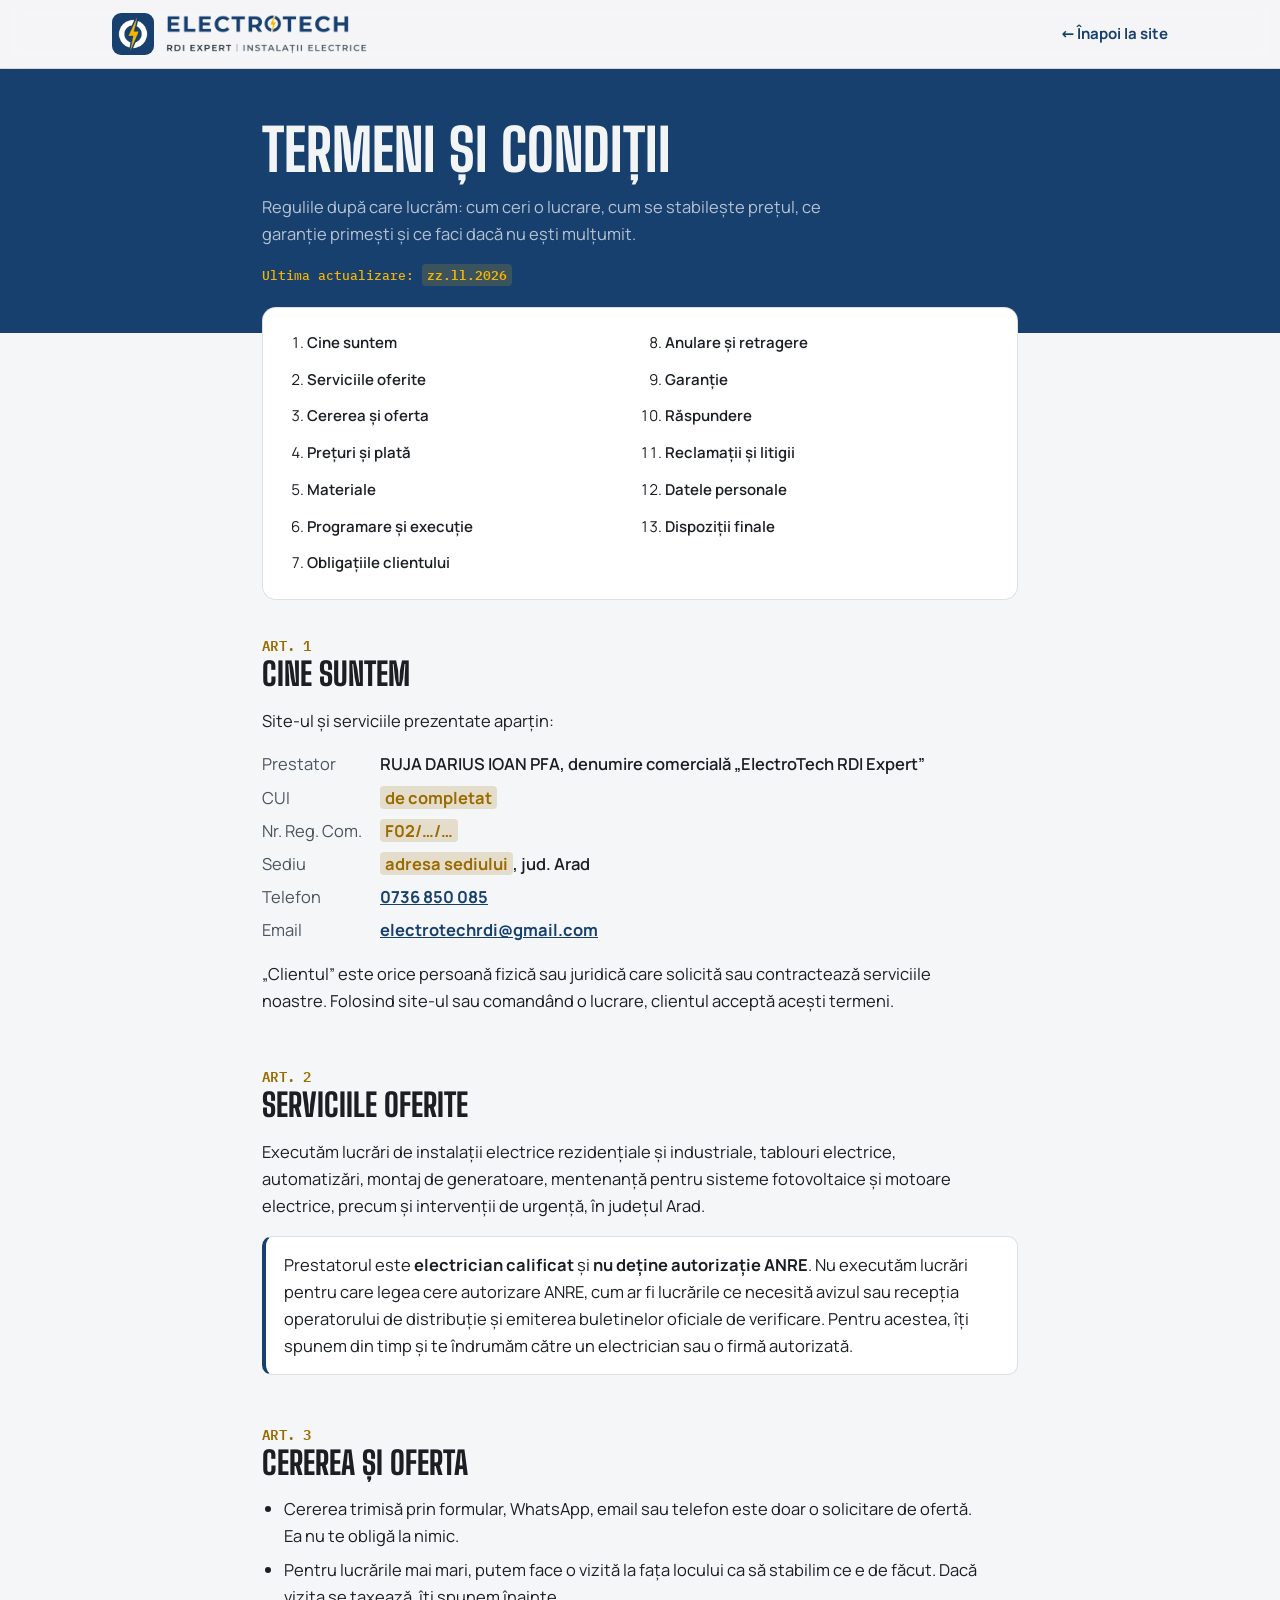
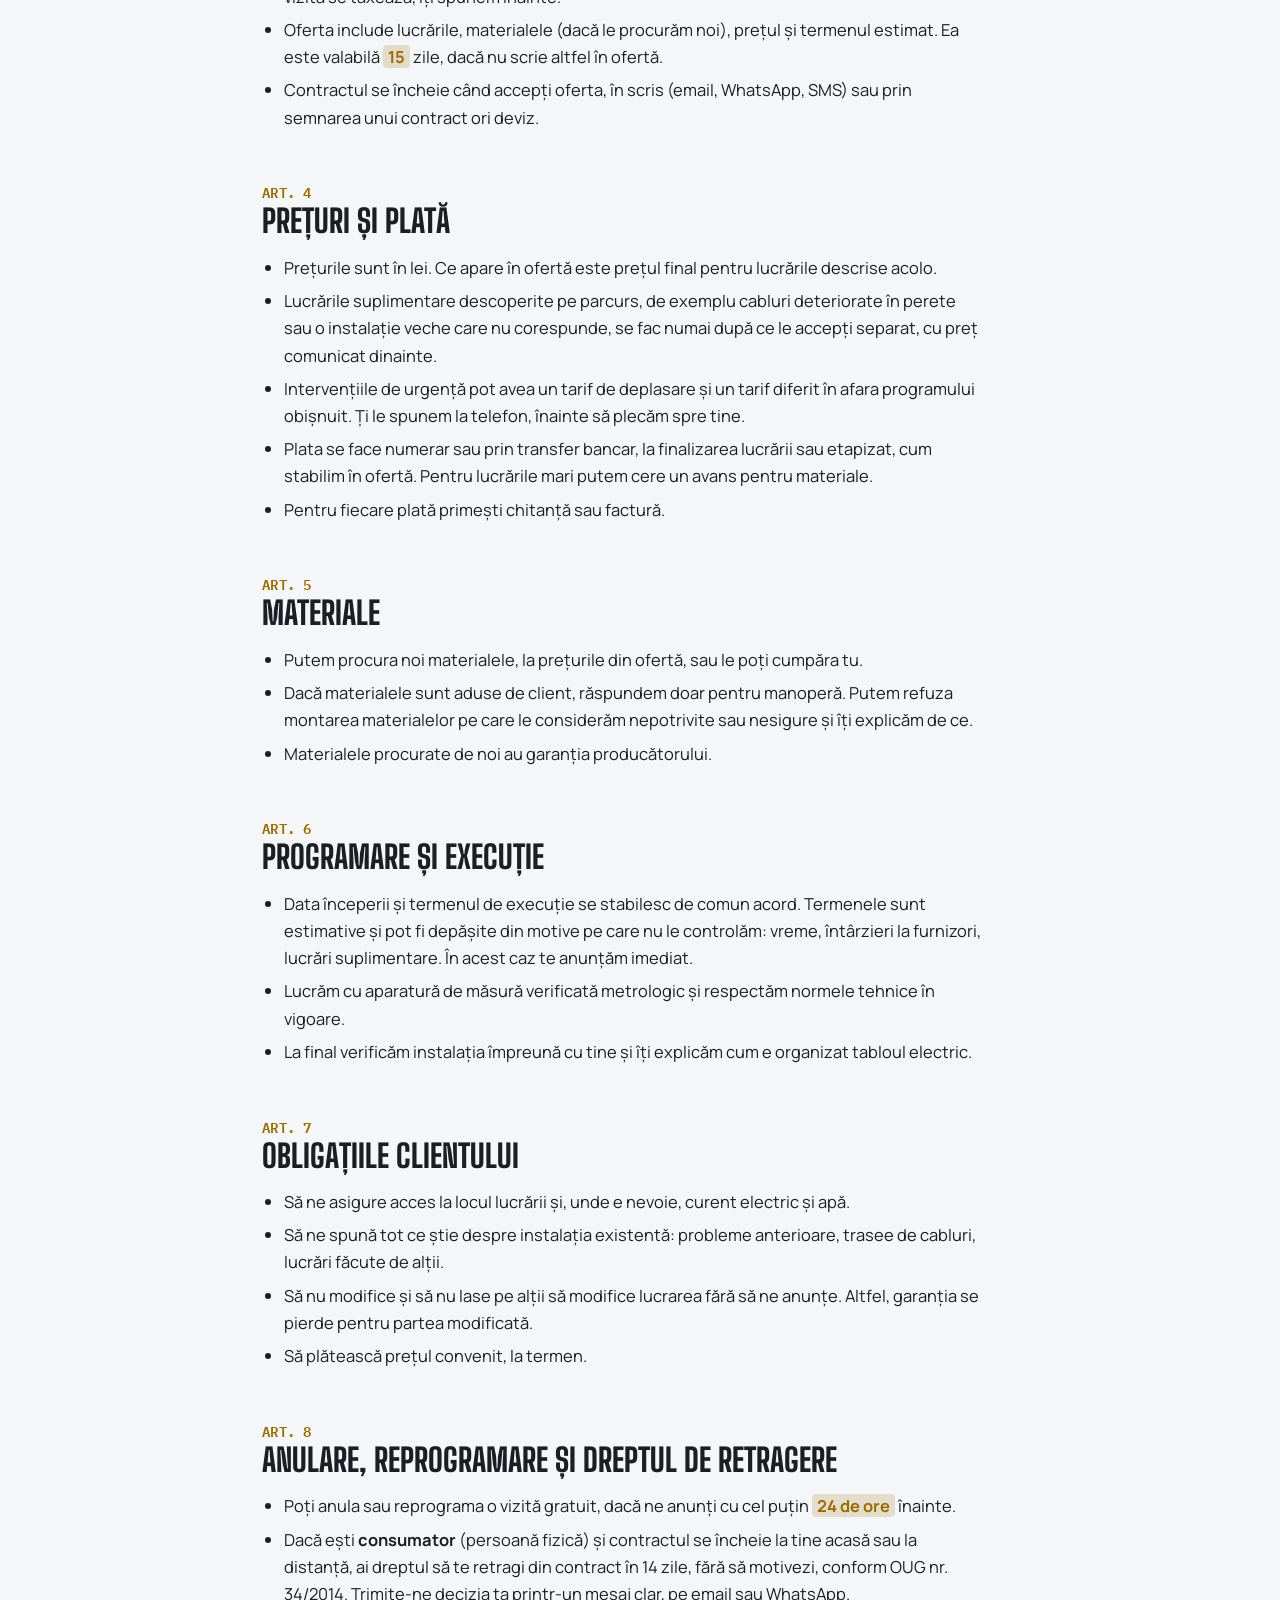
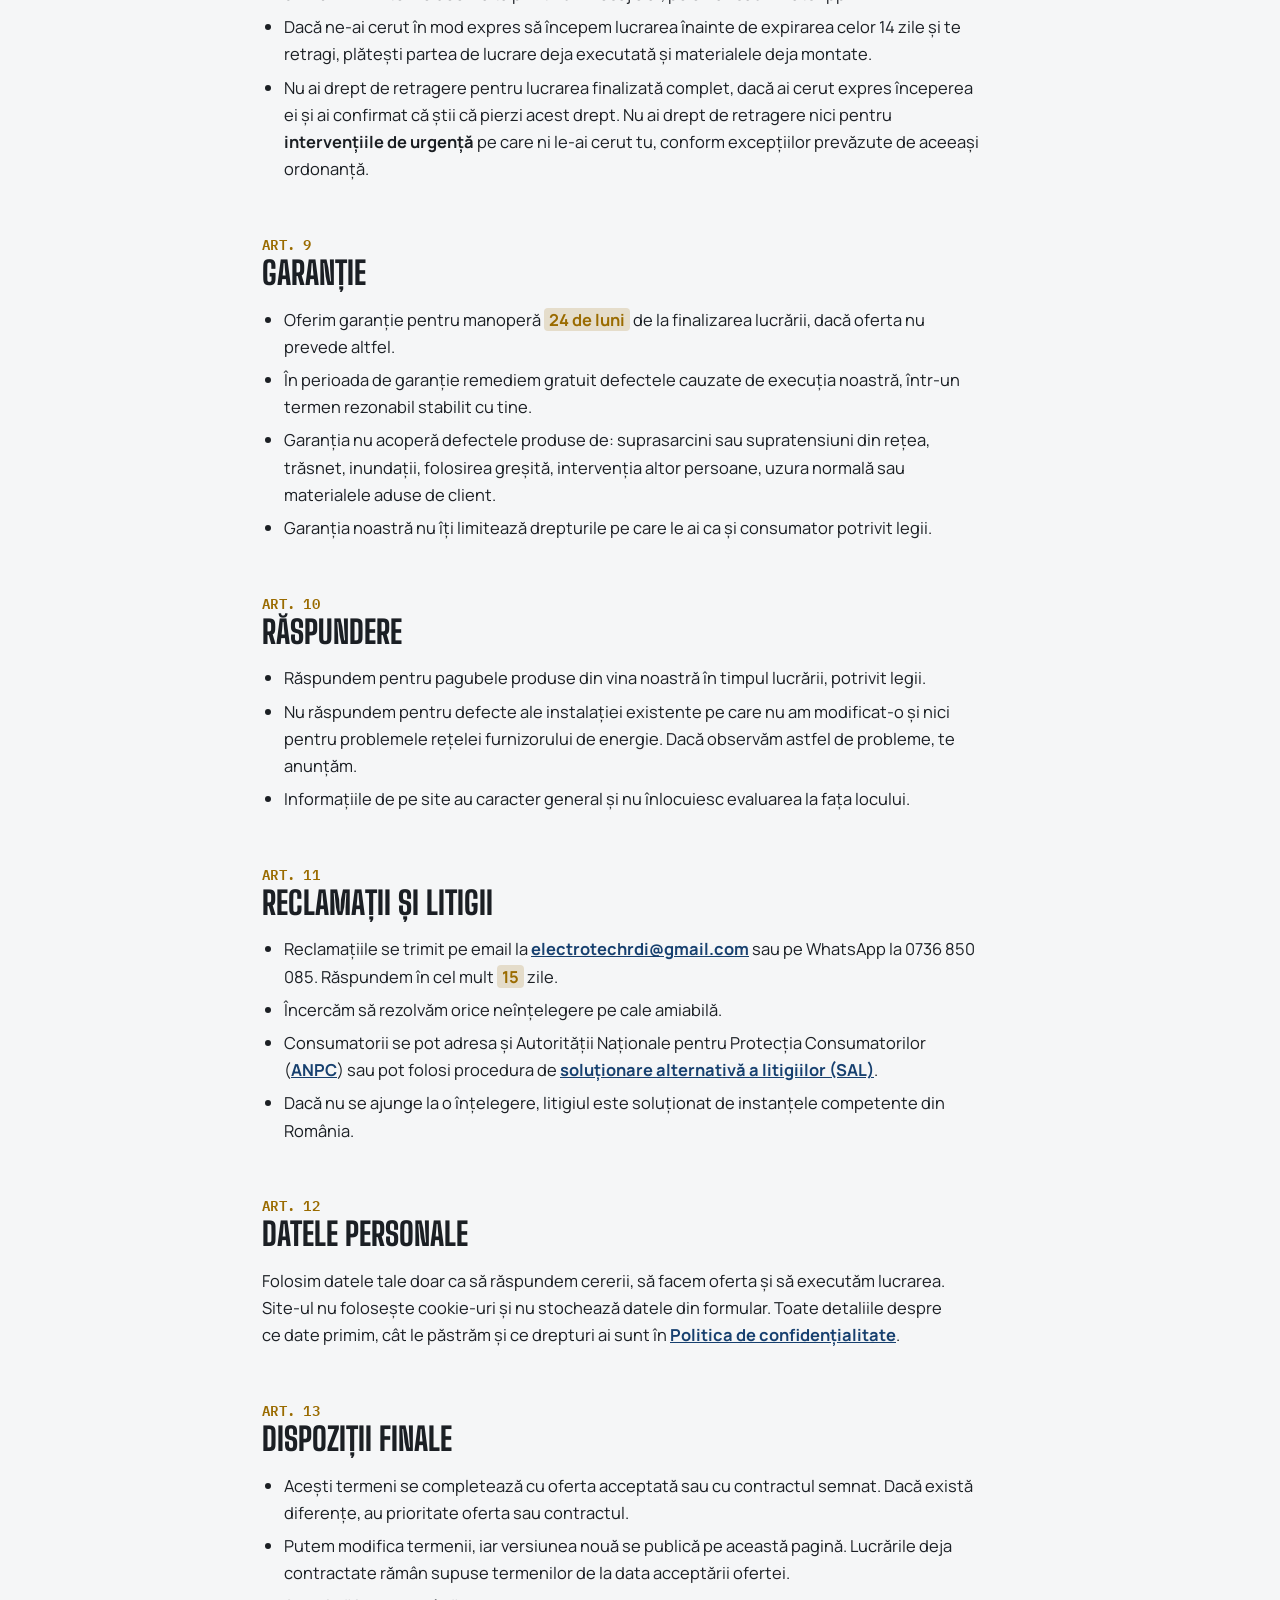
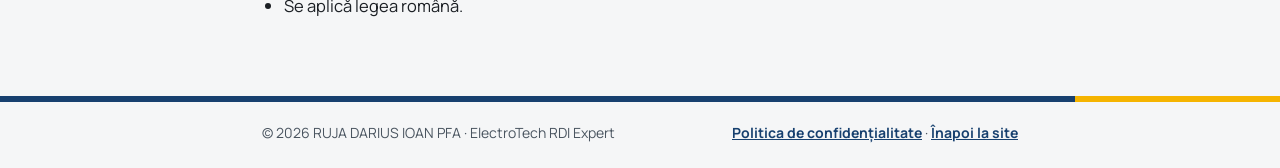
==== termeni.html @ 462b3615 "Add files via upload" ====
<!doctype html>
<html lang="ro">
<head>
<meta charset="utf-8">
<meta name="viewport" content="width=device-width, initial-scale=1">
<title>Termeni și condiții · ElectroTech RDI Expert</title>
<meta name="description" content="Termenii și condițiile pentru serviciile ElectroTech RDI Expert (RUJA DARIUS IOAN PFA), județul Arad.">
<meta name="robots" content="index,follow">
<link rel="icon" type="image/png" href="images/favicon.png">
<link rel="apple-touch-icon" href="images/logo-mark.png">
<link rel="stylesheet" href="fonts.css">
<style>
  :root{
    --ink:#1b1f24; --ink-soft:#4a5560; --paper:#f5f6f7; --surface:#ffffff;
    --line:rgba(22,40,58,.14); --accent:#17406f; --accent-ink:#f6faff; --readout:#9a6b00;
    --hero-bg:#17406f; --hero-ink:#f2f4f6; --accent-hi:#f5b400;
    --brand-navy:#17406f;
    --brand-yellow:#f5b400;
  }
  @media (prefers-color-scheme: dark){
    :root:not([data-theme="light"]){
      --ink:#eef1f4; --ink-soft:#a7b1bb; --paper:#111418; --surface:#191d22;
      --line:rgba(238,241,244,.14); --accent:#5b9bce; --accent-ink:#0c1a26; --readout:#f5b400;
    }
  }
  :root[data-theme="dark"]{
    --ink:#eef1f4; --ink-soft:#a7b1bb; --paper:#111418; --surface:#191d22;
    --line:rgba(238,241,244,.14); --accent:#5b9bce; --accent-ink:#0c1a26; --readout:#f5b400;
  }
  *{box-sizing:border-box;min-width:0;}
  html{scroll-padding-top:80px;}
  body{margin:0;background:var(--paper);color:var(--ink);font:16.5px/1.65 "Manrope",system-ui,-apple-system,"Segoe UI",sans-serif;overflow-x:clip;}
  a{color:var(--accent);font-weight:700;}
  .wrap{max-width:820px;margin-inline:auto;padding-inline:20px;}
  @media (min-width:640px){ .wrap{padding-inline:32px;} }

  header.site{position:sticky;top:0;z-index:10;background:color-mix(in srgb, var(--paper) 90%, transparent);backdrop-filter:blur(10px);border-bottom:1px solid var(--line);}
  .nav{display:flex;align-items:center;justify-content:space-between;gap:14px;padding-block:13px;max-width:1120px;}
  .brand{display:flex;align-items:center;gap:10px;font-family:"Big Shoulders Display",sans-serif;font-weight:800;text-transform:uppercase;font-size:18px;color:var(--ink);text-decoration:none;white-space:nowrap;}
  .mark{width:32px;height:32px;flex:none;border-radius:8px;background:var(--accent);color:var(--accent-ink);display:flex;align-items:center;justify-content:center;}
  .back{font-weight:700;font-size:15px;text-decoration:none;white-space:nowrap;}

  .head{background:var(--hero-bg);color:var(--hero-ink);padding-block:52px 46px;}
  h1,h2{font-family:"Big Shoulders Display",sans-serif;font-weight:800;text-transform:uppercase;line-height:1;margin:0;text-wrap:balance;}
  h1{font-size:clamp(38px,7vw,58px);}
  .head p{margin:14px 0 0;color:color-mix(in srgb, var(--hero-ink) 72%, transparent);max-width:60ch;}
  .meta{font-family:"IBM Plex Mono",monospace;font-size:13px;color:var(--accent-hi);margin-top:18px;}

  .toc{background:var(--surface);border:1px solid var(--line);border-radius:14px;padding:20px 22px;margin-top:-26px;position:relative;}
  .toc ol{margin:0;padding-left:22px;columns:2 240px;column-gap:28px;font-size:15px;}
  .toc li{break-inside:avoid;padding-block:3px;}
  .toc a{font-weight:600;text-decoration:none;color:var(--ink);}
  .toc a:hover{color:var(--accent);}

  main{padding-bottom:60px;}
  section{padding-top:38px;}
  h2{font-size:clamp(26px,4vw,32px);margin-bottom:12px;}
  h2 .n{font-family:"IBM Plex Mono",monospace;font-size:14px;color:var(--readout);display:block;margin-bottom:6px;letter-spacing:.02em;}
  p,li{max-width:70ch;}
  ul{padding-left:22px;}
  li{margin-bottom:6px;}
  .box{background:var(--surface);border:1px solid var(--line);border-left:4px solid var(--accent);border-radius:10px;padding:14px 18px;margin:14px 0;}
  .todo{background:color-mix(in srgb, var(--readout) 18%, transparent);color:var(--readout);padding:0 5px;border-radius:4px;font-weight:700;}
  dl{display:grid;grid-template-columns:max-content 1fr;gap:6px 18px;margin:0;}
  dt{color:var(--ink-soft);}
  dd{margin:0;font-weight:600;overflow-wrap:anywhere;}
  @media (max-width:520px){ dl{grid-template-columns:1fr;gap:0;} dd{margin-bottom:8px;} }

  footer{border-top:1px solid var(--line);padding-block:24px;font-size:14px;color:var(--ink-soft);}
  footer .wrap{display:flex;flex-wrap:wrap;gap:8px 20px;justify-content:space-between;}
  /* logo (din cartea de vizită) */
  .logo{display:flex;align-items:center;gap:12px;text-decoration:none;flex:none;}
  .logo-mark{width:42px;height:42px;flex:none;border-radius:9px;display:block;}
  .logo-text{height:40px;width:auto;display:block;}
  .logo-text.dk{display:none;}
  @media (prefers-color-scheme: dark){
    :root:not([data-theme="light"]) .logo-text.lt{display:none;}
    :root:not([data-theme="light"]) .logo-text.dk{display:block;}
  }
  :root[data-theme="dark"] .logo-text.lt{display:none;}
  :root[data-theme="dark"] .logo-text.dk{display:block;}
  .logo.sm .logo-mark{width:32px;height:32px;border-radius:7px;}
  .logo.sm .logo-text{height:30px;}
  @media (max-width:480px){
    .logo{gap:9px;}
    .logo-mark{width:34px;height:34px;border-radius:8px;}
    .logo-text{height:31px;}
  }
  /* paleta cărții de vizită: albastru #17406f + galben #f5b400 */
  .hero .btn-accent{background:var(--brand-yellow);color:#14181d;}
  .hero .btn-accent:hover{box-shadow:0 1px 2px rgba(0,0,0,.2), 0 16px 32px -14px rgba(245,180,0,.6);}
  .hero::before{opacity:.35;}
  footer{position:relative;}
  footer::before{content:"";position:absolute;left:0;right:0;top:-1px;height:6px;background:linear-gradient(90deg,var(--brand-navy) 0 84%,var(--brand-yellow) 84% 100%);}
  .head .todo{color:var(--brand-yellow);background:rgba(245,180,0,.16);}
</style>
</head>
<body>

<header class="site">
  <div class="wrap nav">
    <a class="logo" href="index.html"><img class="logo-mark" src="images/logo-mark.png" alt="" width="42" height="42"><img class="logo-text lt" src="images/logo-text.png" alt="ElectroTech RDI Expert — instalații electrice" width="201" height="40"><img class="logo-text dk" src="images/logo-text-dark.png" alt="" aria-hidden="true" width="201" height="40"></a>
    <a class="back" href="index.html">← Înapoi la site</a>
  </div>
</header>

<div class="head">
  <div class="wrap">
    <h1>Termeni și condiții</h1>
    <p>Regulile după care lucrăm: cum ceri o lucrare, cum se stabilește prețul, ce garanție primești și ce faci dacă nu ești mulțumit.</p>
    <div class="meta">Ultima actualizare: <span class="todo">zz.ll.2026</span></div>
  </div>
</div>

<main class="wrap">
  <nav class="toc" aria-label="Cuprins">
    <ol>
      <li><a href="#prestator">Cine suntem</a></li>
      <li><a href="#servicii">Serviciile oferite</a></li>
      <li><a href="#cerere">Cererea și oferta</a></li>
      <li><a href="#pret">Prețuri și plată</a></li>
      <li><a href="#materiale">Materiale</a></li>
      <li><a href="#executie">Programare și execuție</a></li>
      <li><a href="#client">Obligațiile clientului</a></li>
      <li><a href="#anulare">Anulare și retragere</a></li>
      <li><a href="#garantie">Garanție</a></li>
      <li><a href="#raspundere">Răspundere</a></li>
      <li><a href="#reclamatii">Reclamații și litigii</a></li>
      <li><a href="#date">Datele personale</a></li>
      <li><a href="#final">Dispoziții finale</a></li>
    </ol>
  </nav>

  <section id="prestator">
    <h2><span class="n">Art. 1</span>Cine suntem</h2>
    <p>Site-ul și serviciile prezentate aparțin:</p>
    <dl>
      <dt>Prestator</dt><dd>RUJA DARIUS IOAN PFA, denumire comercială „ElectroTech RDI Expert”</dd>
      <dt>CUI</dt><dd><span class="todo">de completat</span></dd>
      <dt>Nr. Reg. Com.</dt><dd><span class="todo">F02/…/…</span></dd>
      <dt>Sediu</dt><dd><span class="todo">adresa sediului</span>, jud. Arad</dd>
      <dt>Telefon</dt><dd><a href="tel:+40736850085">0736 850 085</a></dd>
      <dt>Email</dt><dd><a href="mailto:electrotechrdi@gmail.com">electrotechrdi@gmail.com</a></dd>
    </dl>
    <p>„Clientul” este orice persoană fizică sau juridică care solicită sau contractează serviciile noastre. Folosind site-ul sau comandând o lucrare, clientul acceptă acești termeni.</p>
  </section>

  <section id="servicii">
    <h2><span class="n">Art. 2</span>Serviciile oferite</h2>
    <p>Executăm lucrări de instalații electrice rezidențiale și industriale, tablouri electrice, automatizări, montaj de generatoare, mentenanță pentru sisteme fotovoltaice și motoare electrice, precum și intervenții de urgență, în județul Arad.</p>
    <div class="box">
      Prestatorul este <strong>electrician calificat</strong> și <strong>nu deține autorizație ANRE</strong>. Nu executăm lucrări pentru care legea cere autorizare ANRE, cum ar fi lucrările ce necesită avizul sau recepția operatorului de distribuție și emiterea buletinelor oficiale de verificare. Pentru acestea, îți spunem din timp și te îndrumăm către un electrician sau o firmă autorizată.
    </div>
  </section>

  <section id="cerere">
    <h2><span class="n">Art. 3</span>Cererea și oferta</h2>
    <ul>
      <li>Cererea trimisă prin formular, WhatsApp, email sau telefon este doar o solicitare de ofertă. Ea nu te obligă la nimic.</li>
      <li>Pentru lucrările mai mari, putem face o vizită la fața locului ca să stabilim ce e de făcut. Dacă vizita se taxează, îți spunem înainte.</li>
      <li>Oferta include lucrările, materialele (dacă le procurăm noi), prețul și termenul estimat. Ea este valabilă <span class="todo">15</span> zile, dacă nu scrie altfel în ofertă.</li>
      <li>Contractul se încheie când accepți oferta, în scris (email, WhatsApp, SMS) sau prin semnarea unui contract ori deviz.</li>
    </ul>
  </section>

  <section id="pret">
    <h2><span class="n">Art. 4</span>Prețuri și plată</h2>
    <ul>
      <li>Prețurile sunt în lei. Ce apare în ofertă este prețul final pentru lucrările descrise acolo.</li>
      <li>Lucrările suplimentare descoperite pe parcurs, de exemplu cabluri deteriorate în perete sau o instalație veche care nu corespunde, se fac numai după ce le accepți separat, cu preț comunicat dinainte.</li>
      <li>Intervențiile de urgență pot avea un tarif de deplasare și un tarif diferit în afara programului obișnuit. Ți le spunem la telefon, înainte să plecăm spre tine.</li>
      <li>Plata se face numerar sau prin transfer bancar, la finalizarea lucrării sau etapizat, cum stabilim în ofertă. Pentru lucrările mari putem cere un avans pentru materiale.</li>
      <li>Pentru fiecare plată primești chitanță sau factură.</li>
    </ul>
  </section>

  <section id="materiale">
    <h2><span class="n">Art. 5</span>Materiale</h2>
    <ul>
      <li>Putem procura noi materialele, la prețurile din ofertă, sau le poți cumpăra tu.</li>
      <li>Dacă materialele sunt aduse de client, răspundem doar pentru manoperă. Putem refuza montarea materialelor pe care le considerăm nepotrivite sau nesigure și îți explicăm de ce.</li>
      <li>Materialele procurate de noi au garanția producătorului.</li>
    </ul>
  </section>

  <section id="executie">
    <h2><span class="n">Art. 6</span>Programare și execuție</h2>
    <ul>
      <li>Data începerii și termenul de execuție se stabilesc de comun acord. Termenele sunt estimative și pot fi depășite din motive pe care nu le controlăm: vreme, întârzieri la furnizori, lucrări suplimentare. În acest caz te anunțăm imediat.</li>
      <li>Lucrăm cu aparatură de măsură verificată metrologic și respectăm normele tehnice în vigoare.</li>
      <li>La final verificăm instalația împreună cu tine și îți explicăm cum e organizat tabloul electric.</li>
    </ul>
  </section>

  <section id="client">
    <h2><span class="n">Art. 7</span>Obligațiile clientului</h2>
    <ul>
      <li>Să ne asigure acces la locul lucrării și, unde e nevoie, curent electric și apă.</li>
      <li>Să ne spună tot ce știe despre instalația existentă: probleme anterioare, trasee de cabluri, lucrări făcute de alții.</li>
      <li>Să nu modifice și să nu lase pe alții să modifice lucrarea fără să ne anunțe. Altfel, garanția se pierde pentru partea modificată.</li>
      <li>Să plătească prețul convenit, la termen.</li>
    </ul>
  </section>

  <section id="anulare">
    <h2><span class="n">Art. 8</span>Anulare, reprogramare și dreptul de retragere</h2>
    <ul>
      <li>Poți anula sau reprograma o vizită gratuit, dacă ne anunți cu cel puțin <span class="todo">24 de ore</span> înainte.</li>
      <li>Dacă ești <strong>consumator</strong> (persoană fizică) și contractul se încheie la tine acasă sau la distanță, ai dreptul să te retragi din contract în 14 zile, fără să motivezi, conform OUG nr. 34/2014. Trimite-ne decizia ta printr-un mesaj clar, pe email sau WhatsApp.</li>
      <li>Dacă ne-ai cerut în mod expres să începem lucrarea înainte de expirarea celor 14 zile și te retragi, plătești partea de lucrare deja executată și materialele deja montate.</li>
      <li>Nu ai drept de retragere pentru lucrarea finalizată complet, dacă ai cerut expres începerea ei și ai confirmat că știi că pierzi acest drept. Nu ai drept de retragere nici pentru <strong>intervențiile de urgență</strong> pe care ni le-ai cerut tu, conform excepțiilor prevăzute de aceeași ordonanță.</li>
    </ul>
  </section>

  <section id="garantie">
    <h2><span class="n">Art. 9</span>Garanție</h2>
    <ul>
      <li>Oferim garanție pentru manoperă <span class="todo">24 de luni</span> de la finalizarea lucrării, dacă oferta nu prevede altfel.</li>
      <li>În perioada de garanție remediem gratuit defectele cauzate de execuția noastră, într-un termen rezonabil stabilit cu tine.</li>
      <li>Garanția nu acoperă defectele produse de: suprasarcini sau supratensiuni din rețea, trăsnet, inundații, folosirea greșită, intervenția altor persoane, uzura normală sau materialele aduse de client.</li>
      <li>Garanția noastră nu îți limitează drepturile pe care le ai ca și consumator potrivit legii.</li>
    </ul>
  </section>

  <section id="raspundere">
    <h2><span class="n">Art. 10</span>Răspundere</h2>
    <ul>
      <li>Răspundem pentru pagubele produse din vina noastră în timpul lucrării, potrivit legii.</li>
      <li>Nu răspundem pentru defecte ale instalației existente pe care nu am modificat-o și nici pentru problemele rețelei furnizorului de energie. Dacă observăm astfel de probleme, te anunțăm.</li>
      <li>Informațiile de pe site au caracter general și nu înlocuiesc evaluarea la fața locului.</li>
    </ul>
  </section>

  <section id="reclamatii">
    <h2><span class="n">Art. 11</span>Reclamații și litigii</h2>
    <ul>
      <li>Reclamațiile se trimit pe email la <a href="mailto:electrotechrdi@gmail.com">electrotechrdi@gmail.com</a> sau pe WhatsApp la 0736 850 085. Răspundem în cel mult <span class="todo">15</span> zile.</li>
      <li>Încercăm să rezolvăm orice neînțelegere pe cale amiabilă.</li>
      <li>Consumatorii se pot adresa și Autorității Naționale pentru Protecția Consumatorilor (<a href="https://anpc.ro/" target="_blank" rel="noopener">ANPC</a>) sau pot folosi procedura de <a href="https://reclamatiisal.anpc.ro/" target="_blank" rel="noopener">soluționare alternativă a litigiilor (SAL)</a>.</li>
      <li>Dacă nu se ajunge la o înțelegere, litigiul este soluționat de instanțele competente din România.</li>
    </ul>
  </section>

  <section id="date">
    <h2><span class="n">Art. 12</span>Datele personale</h2>
    <p>Folosim datele tale doar ca să răspundem cererii, să facem oferta și să executăm lucrarea. Site-ul nu folosește cookie-uri și nu stochează datele din formular. Toate detaliile despre ce date primim, cât le păstrăm și ce drepturi ai sunt în <a href="confidentialitate.html">Politica de confidențialitate</a>.</p>
  </section>

  <section id="final">
    <h2><span class="n">Art. 13</span>Dispoziții finale</h2>
    <ul>
      <li>Acești termeni se completează cu oferta acceptată sau cu contractul semnat. Dacă există diferențe, au prioritate oferta sau contractul.</li>
      <li>Putem modifica termenii, iar versiunea nouă se publică pe această pagină. Lucrările deja contractate rămân supuse termenilor de la data acceptării ofertei.</li>
      <li>Se aplică legea română.</li>
    </ul>
  </section>
</main>

<footer>
  <div class="wrap">
    <span>© 2026 RUJA DARIUS IOAN PFA · ElectroTech RDI Expert</span>
    <span><a href="confidentialitate.html">Politica de confidențialitate</a> · <a href="index.html">Înapoi la site</a></span>
  </div>
</footer>

</body>
</html>
---- fonts.css ----
/* Fonturi găzduite local (SIL Open Font License), fără cereri către Google */
/* big-shoulders-display-latin-ext-600-normal */
@font-face {
  font-family: 'Big Shoulders Display';
  font-style: normal;
  font-display: swap;
  font-weight: 600;
  src: url(fonts/big-shoulders-display-latin-ext-600-normal.woff2) format('woff2');
  unicode-range: U+0100-02BA,U+02BD-02C5,U+02C7-02CC,U+02CE-02D7,U+02DD-02FF,U+0304,U+0308,U+0329,U+1D00-1DBF,U+1E00-1E9F,U+1EF2-1EFF,U+2020,U+20A0-20AB,U+20AD-20C0,U+2113,U+2C60-2C7F,U+A720-A7FF;
}
/* big-shoulders-display-latin-600-normal */
@font-face {
  font-family: 'Big Shoulders Display';
  font-style: normal;
  font-display: swap;
  font-weight: 600;
  src: url(fonts/big-shoulders-display-latin-600-normal.woff2) format('woff2');
  unicode-range: U+0000-00FF,U+0131,U+0152-0153,U+02BB-02BC,U+02C6,U+02DA,U+02DC,U+0304,U+0308,U+0329,U+2000-206F,U+20AC,U+2122,U+2191,U+2193,U+2212,U+2215,U+FEFF,U+FFFD;
}
/* big-shoulders-display-latin-ext-700-normal */
@font-face {
  font-family: 'Big Shoulders Display';
  font-style: normal;
  font-display: swap;
  font-weight: 700;
  src: url(fonts/big-shoulders-display-latin-ext-700-normal.woff2) format('woff2');
  unicode-range: U+0100-02BA,U+02BD-02C5,U+02C7-02CC,U+02CE-02D7,U+02DD-02FF,U+0304,U+0308,U+0329,U+1D00-1DBF,U+1E00-1E9F,U+1EF2-1EFF,U+2020,U+20A0-20AB,U+20AD-20C0,U+2113,U+2C60-2C7F,U+A720-A7FF;
}
/* big-shoulders-display-latin-700-normal */
@font-face {
  font-family: 'Big Shoulders Display';
  font-style: normal;
  font-display: swap;
  font-weight: 700;
  src: url(fonts/big-shoulders-display-latin-700-normal.woff2) format('woff2');
  unicode-range: U+0000-00FF,U+0131,U+0152-0153,U+02BB-02BC,U+02C6,U+02DA,U+02DC,U+0304,U+0308,U+0329,U+2000-206F,U+20AC,U+2122,U+2191,U+2193,U+2212,U+2215,U+FEFF,U+FFFD;
}
/* big-shoulders-display-latin-ext-800-normal */
@font-face {
  font-family: 'Big Shoulders Display';
  font-style: normal;
  font-display: swap;
  font-weight: 800;
  src: url(fonts/big-shoulders-display-latin-ext-800-normal.woff2) format('woff2');
  unicode-range: U+0100-02BA,U+02BD-02C5,U+02C7-02CC,U+02CE-02D7,U+02DD-02FF,U+0304,U+0308,U+0329,U+1D00-1DBF,U+1E00-1E9F,U+1EF2-1EFF,U+2020,U+20A0-20AB,U+20AD-20C0,U+2113,U+2C60-2C7F,U+A720-A7FF;
}
/* big-shoulders-display-latin-800-normal */
@font-face {
  font-family: 'Big Shoulders Display';
  font-style: normal;
  font-display: swap;
  font-weight: 800;
  src: url(fonts/big-shoulders-display-latin-800-normal.woff2) format('woff2');
  unicode-range: U+0000-00FF,U+0131,U+0152-0153,U+02BB-02BC,U+02C6,U+02DA,U+02DC,U+0304,U+0308,U+0329,U+2000-206F,U+20AC,U+2122,U+2191,U+2193,U+2212,U+2215,U+FEFF,U+FFFD;
}
/* manrope-latin-ext-400-normal */
@font-face {
  font-family: 'Manrope';
  font-style: normal;
  font-display: swap;
  font-weight: 400;
  src: url(fonts/manrope-latin-ext-400-normal.woff2) format('woff2');
  unicode-range: U+0100-02BA,U+02BD-02C5,U+02C7-02CC,U+02CE-02D7,U+02DD-02FF,U+0304,U+0308,U+0329,U+1D00-1DBF,U+1E00-1E9F,U+1EF2-1EFF,U+2020,U+20A0-20AB,U+20AD-20C0,U+2113,U+2C60-2C7F,U+A720-A7FF;
}
/* manrope-latin-400-normal */
@font-face {
  font-family: 'Manrope';
  font-style: normal;
  font-display: swap;
  font-weight: 400;
  src: url(fonts/manrope-latin-400-normal.woff2) format('woff2');
  unicode-range: U+0000-00FF,U+0131,U+0152-0153,U+02BB-02BC,U+02C6,U+02DA,U+02DC,U+0304,U+0308,U+0329,U+2000-206F,U+20AC,U+2122,U+2191,U+2193,U+2212,U+2215,U+FEFF,U+FFFD;
}
/* manrope-latin-ext-500-normal */
@font-face {
  font-family: 'Manrope';
  font-style: normal;
  font-display: swap;
  font-weight: 500;
  src: url(fonts/manrope-latin-ext-500-normal.woff2) format('woff2');
  unicode-range: U+0100-02BA,U+02BD-02C5,U+02C7-02CC,U+02CE-02D7,U+02DD-02FF,U+0304,U+0308,U+0329,U+1D00-1DBF,U+1E00-1E9F,U+1EF2-1EFF,U+2020,U+20A0-20AB,U+20AD-20C0,U+2113,U+2C60-2C7F,U+A720-A7FF;
}
/* manrope-latin-500-normal */
@font-face {
  font-family: 'Manrope';
  font-style: normal;
  font-display: swap;
  font-weight: 500;
  src: url(fonts/manrope-latin-500-normal.woff2) format('woff2');
  unicode-range: U+0000-00FF,U+0131,U+0152-0153,U+02BB-02BC,U+02C6,U+02DA,U+02DC,U+0304,U+0308,U+0329,U+2000-206F,U+20AC,U+2122,U+2191,U+2193,U+2212,U+2215,U+FEFF,U+FFFD;
}
/* manrope-latin-ext-600-normal */
@font-face {
  font-family: 'Manrope';
  font-style: normal;
  font-display: swap;
  font-weight: 600;
  src: url(fonts/manrope-latin-ext-600-normal.woff2) format('woff2');
  unicode-range: U+0100-02BA,U+02BD-02C5,U+02C7-02CC,U+02CE-02D7,U+02DD-02FF,U+0304,U+0308,U+0329,U+1D00-1DBF,U+1E00-1E9F,U+1EF2-1EFF,U+2020,U+20A0-20AB,U+20AD-20C0,U+2113,U+2C60-2C7F,U+A720-A7FF;
}
/* manrope-latin-600-normal */
@font-face {
  font-family: 'Manrope';
  font-style: normal;
  font-display: swap;
  font-weight: 600;
  src: url(fonts/manrope-latin-600-normal.woff2) format('woff2');
  unicode-range: U+0000-00FF,U+0131,U+0152-0153,U+02BB-02BC,U+02C6,U+02DA,U+02DC,U+0304,U+0308,U+0329,U+2000-206F,U+20AC,U+2122,U+2191,U+2193,U+2212,U+2215,U+FEFF,U+FFFD;
}
/* manrope-latin-ext-700-normal */
@font-face {
  font-family: 'Manrope';
  font-style: normal;
  font-display: swap;
  font-weight: 700;
  src: url(fonts/manrope-latin-ext-700-normal.woff2) format('woff2');
  unicode-range: U+0100-02BA,U+02BD-02C5,U+02C7-02CC,U+02CE-02D7,U+02DD-02FF,U+0304,U+0308,U+0329,U+1D00-1DBF,U+1E00-1E9F,U+1EF2-1EFF,U+2020,U+20A0-20AB,U+20AD-20C0,U+2113,U+2C60-2C7F,U+A720-A7FF;
}
/* manrope-latin-700-normal */
@font-face {
  font-family: 'Manrope';
  font-style: normal;
  font-display: swap;
  font-weight: 700;
  src: url(fonts/manrope-latin-700-normal.woff2) format('woff2');
  unicode-range: U+0000-00FF,U+0131,U+0152-0153,U+02BB-02BC,U+02C6,U+02DA,U+02DC,U+0304,U+0308,U+0329,U+2000-206F,U+20AC,U+2122,U+2191,U+2193,U+2212,U+2215,U+FEFF,U+FFFD;
}
/* manrope-latin-ext-800-normal */
@font-face {
  font-family: 'Manrope';
  font-style: normal;
  font-display: swap;
  font-weight: 800;
  src: url(fonts/manrope-latin-ext-800-normal.woff2) format('woff2');
  unicode-range: U+0100-02BA,U+02BD-02C5,U+02C7-02CC,U+02CE-02D7,U+02DD-02FF,U+0304,U+0308,U+0329,U+1D00-1DBF,U+1E00-1E9F,U+1EF2-1EFF,U+2020,U+20A0-20AB,U+20AD-20C0,U+2113,U+2C60-2C7F,U+A720-A7FF;
}
/* manrope-latin-800-normal */
@font-face {
  font-family: 'Manrope';
  font-style: normal;
  font-display: swap;
  font-weight: 800;
  src: url(fonts/manrope-latin-800-normal.woff2) format('woff2');
  unicode-range: U+0000-00FF,U+0131,U+0152-0153,U+02BB-02BC,U+02C6,U+02DA,U+02DC,U+0304,U+0308,U+0329,U+2000-206F,U+20AC,U+2122,U+2191,U+2193,U+2212,U+2215,U+FEFF,U+FFFD;
}
/* ibm-plex-mono-latin-ext-500-normal */
@font-face {
  font-family: 'IBM Plex Mono';
  font-style: normal;
  font-display: swap;
  font-weight: 500;
  src: url(fonts/ibm-plex-mono-latin-ext-500-normal.woff2) format('woff2');
  unicode-range: U+0100-02BA,U+02BD-02C5,U+02C7-02CC,U+02CE-02D7,U+02DD-02FF,U+0304,U+0308,U+0329,U+1D00-1DBF,U+1E00-1E9F,U+1EF2-1EFF,U+2020,U+20A0-20AB,U+20AD-20C0,U+2113,U+2C60-2C7F,U+A720-A7FF;
}
/* ibm-plex-mono-latin-500-normal */
@font-face {
  font-family: 'IBM Plex Mono';
  font-style: normal;
  font-display: swap;
  font-weight: 500;
  src: url(fonts/ibm-plex-mono-latin-500-normal.woff2) format('woff2');
  unicode-range: U+0000-00FF,U+0131,U+0152-0153,U+02BB-02BC,U+02C6,U+02DA,U+02DC,U+0304,U+0308,U+0329,U+2000-206F,U+20AC,U+2122,U+2191,U+2193,U+2212,U+2215,U+FEFF,U+FFFD;
}
/* ibm-plex-mono-latin-ext-600-normal */
@font-face {
  font-family: 'IBM Plex Mono';
  font-style: normal;
  font-display: swap;
  font-weight: 600;
  src: url(fonts/ibm-plex-mono-latin-ext-600-normal.woff2) format('woff2');
  unicode-range: U+0100-02BA,U+02BD-02C5,U+02C7-02CC,U+02CE-02D7,U+02DD-02FF,U+0304,U+0308,U+0329,U+1D00-1DBF,U+1E00-1E9F,U+1EF2-1EFF,U+2020,U+20A0-20AB,U+20AD-20C0,U+2113,U+2C60-2C7F,U+A720-A7FF;
}
/* ibm-plex-mono-latin-600-normal */
@font-face {
  font-family: 'IBM Plex Mono';
  font-style: normal;
  font-display: swap;
  font-weight: 600;
  src: url(fonts/ibm-plex-mono-latin-600-normal.woff2) format('woff2');
  unicode-range: U+0000-00FF,U+0131,U+0152-0153,U+02BB-02BC,U+02C6,U+02DA,U+02DC,U+0304,U+0308,U+0329,U+2000-206F,U+20AC,U+2122,U+2191,U+2193,U+2212,U+2215,U+FEFF,U+FFFD;
}
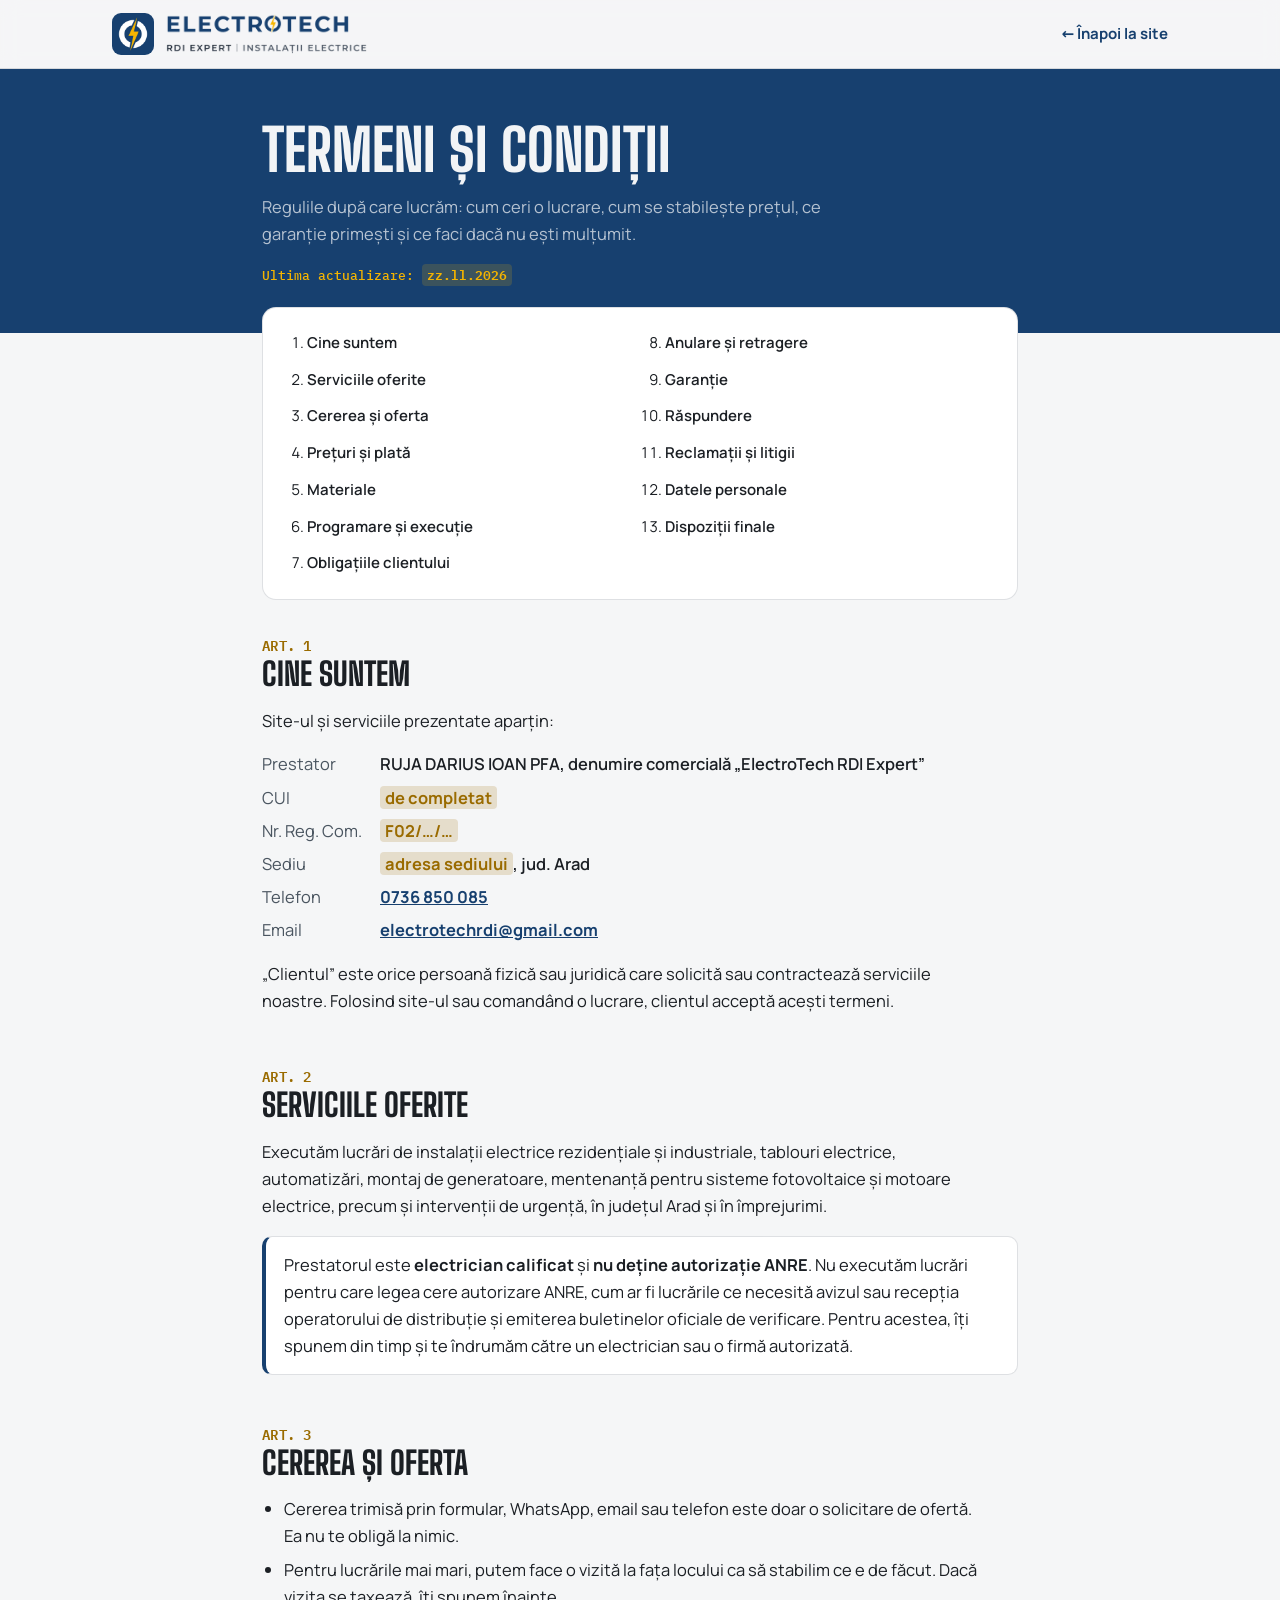
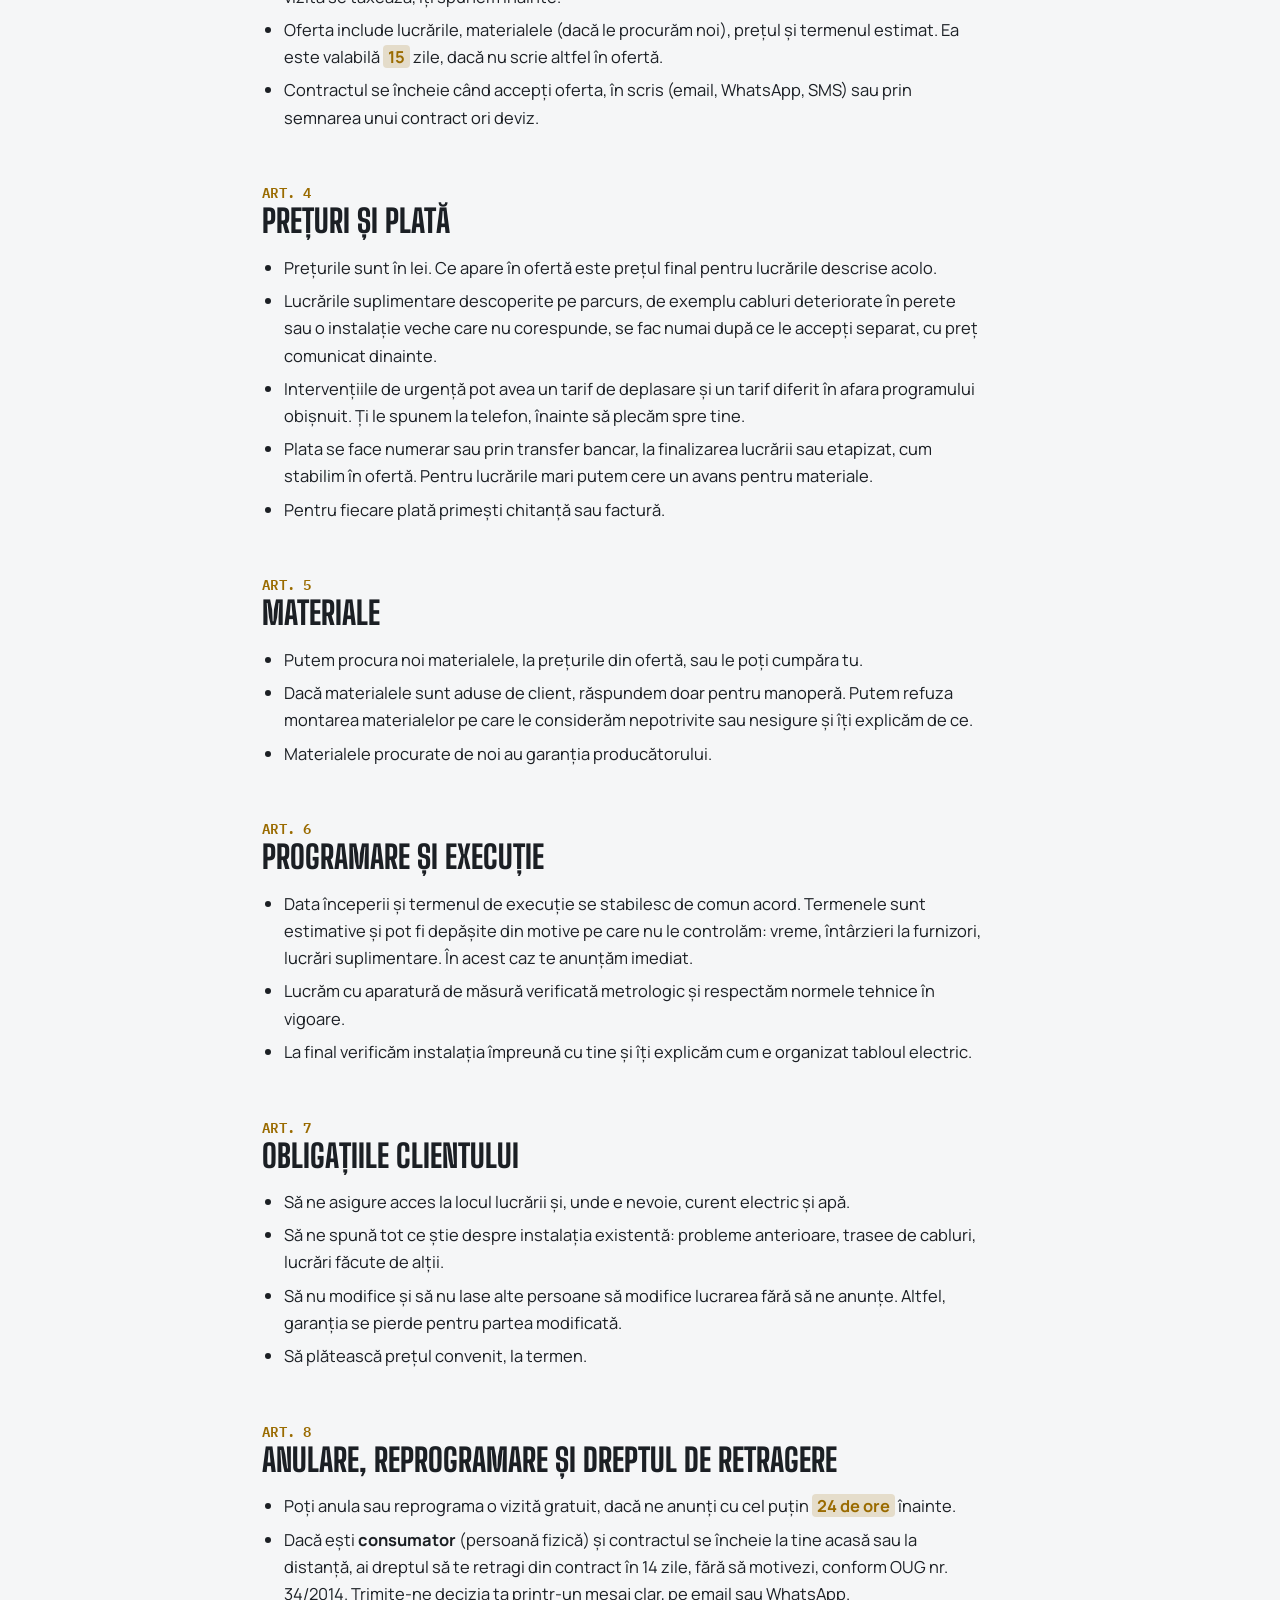
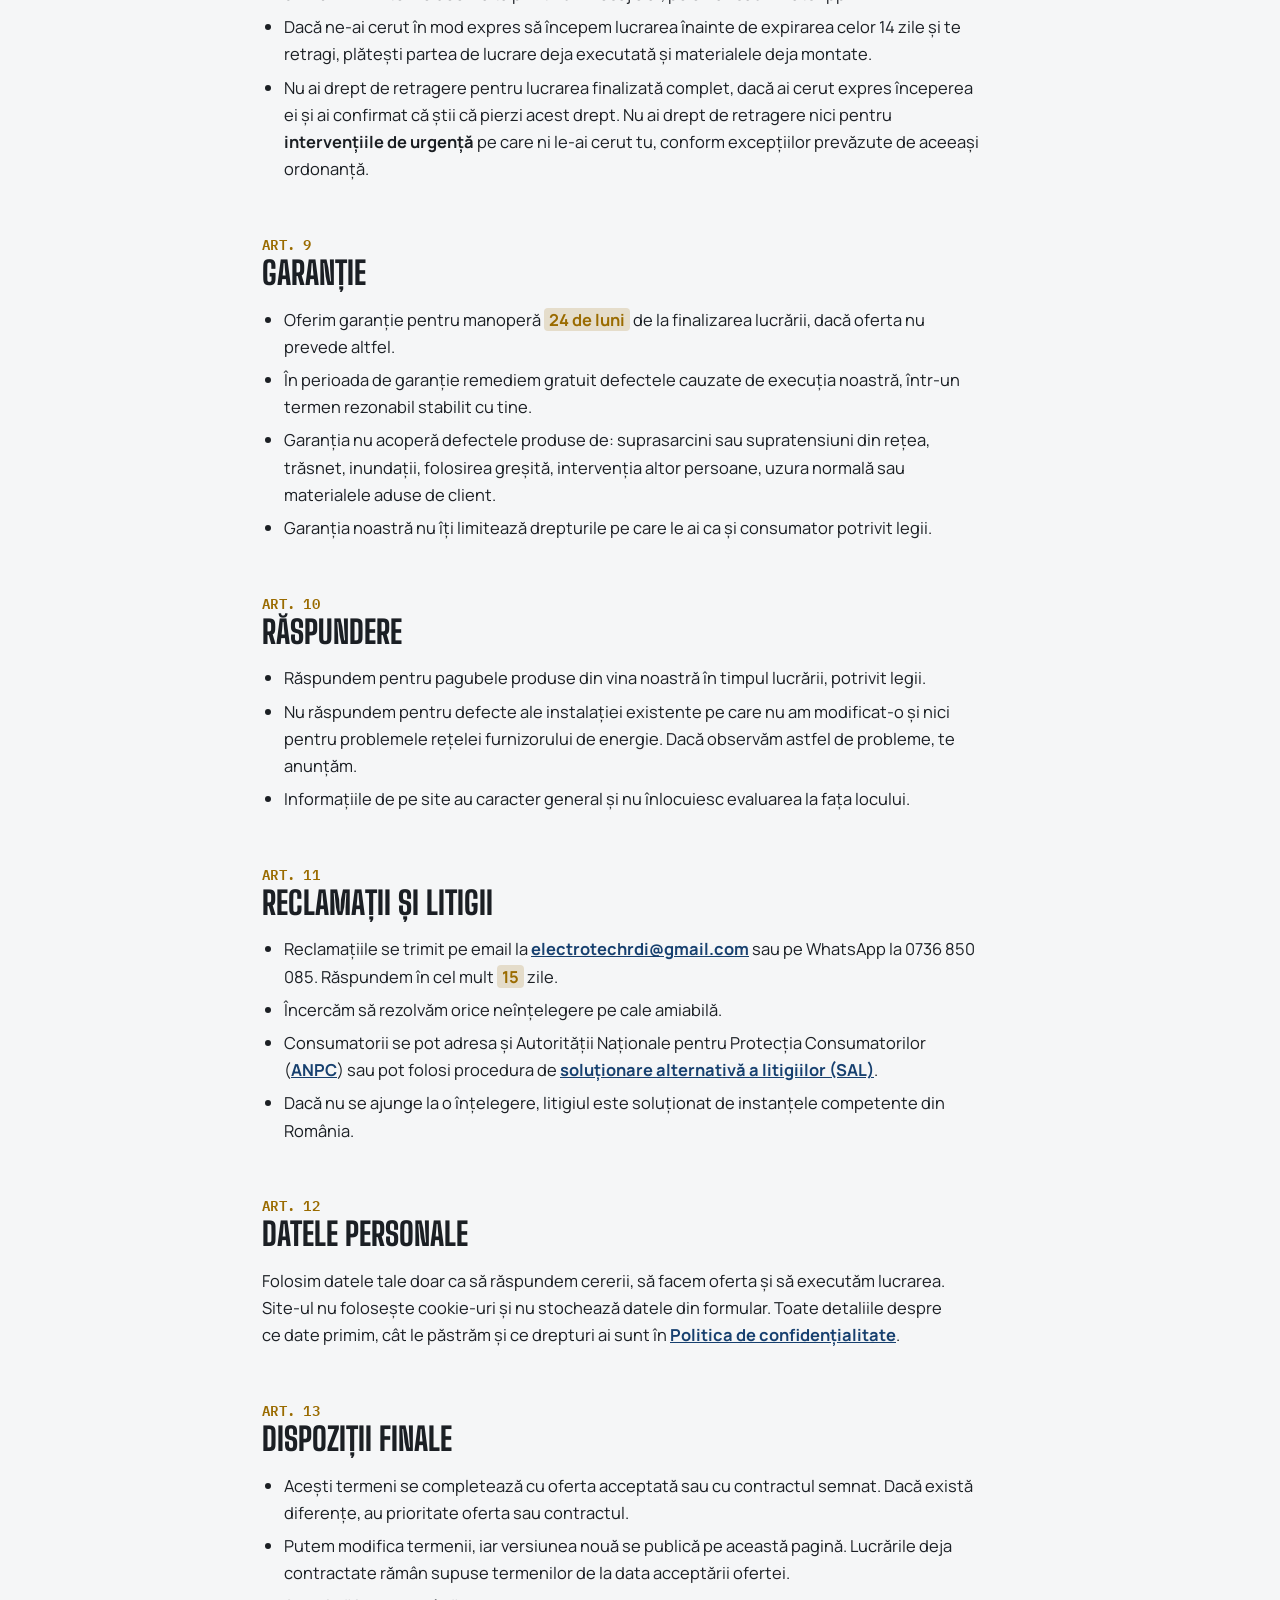
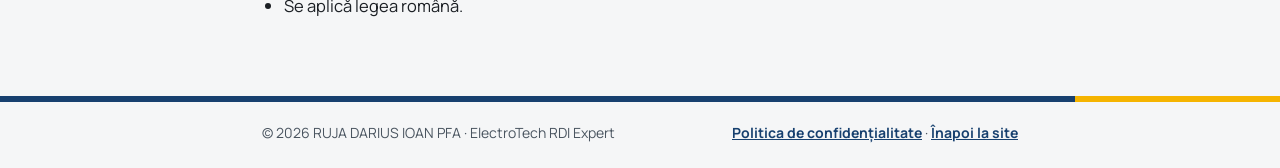
==== commit 92e4245b: "Add files via upload" ====
--- a/termeni.html
+++ b/termeni.html
@@ -147,7 +147,7 @@
 
   <section id="servicii">
     <h2><span class="n">Art. 2</span>Serviciile oferite</h2>
-    <p>Executăm lucrări de instalații electrice rezidențiale și industriale, tablouri electrice, automatizări, montaj de generatoare, mentenanță pentru sisteme fotovoltaice și motoare electrice, precum și intervenții de urgență, în județul Arad.</p>
+    <p>Executăm lucrări de instalații electrice rezidențiale și industriale, tablouri electrice, automatizări, montaj de generatoare, mentenanță pentru sisteme fotovoltaice și motoare electrice, precum și intervenții de urgență, în județul Arad și în împrejurimi.</p>
     <div class="box">
       Prestatorul este <strong>electrician calificat</strong> și <strong>nu deține autorizație ANRE</strong>. Nu executăm lucrări pentru care legea cere autorizare ANRE, cum ar fi lucrările ce necesită avizul sau recepția operatorului de distribuție și emiterea buletinelor oficiale de verificare. Pentru acestea, îți spunem din timp și te îndrumăm către un electrician sau o firmă autorizată.
     </div>
@@ -197,7 +197,7 @@
     <ul>
       <li>Să ne asigure acces la locul lucrării și, unde e nevoie, curent electric și apă.</li>
       <li>Să ne spună tot ce știe despre instalația existentă: probleme anterioare, trasee de cabluri, lucrări făcute de alții.</li>
-      <li>Să nu modifice și să nu lase pe alții să modifice lucrarea fără să ne anunțe. Altfel, garanția se pierde pentru partea modificată.</li>
+      <li>Să nu modifice și să nu lase alte persoane să modifice lucrarea fără să ne anunțe. Altfel, garanția se pierde pentru partea modificată.</li>
       <li>Să plătească prețul convenit, la termen.</li>
     </ul>
   </section>
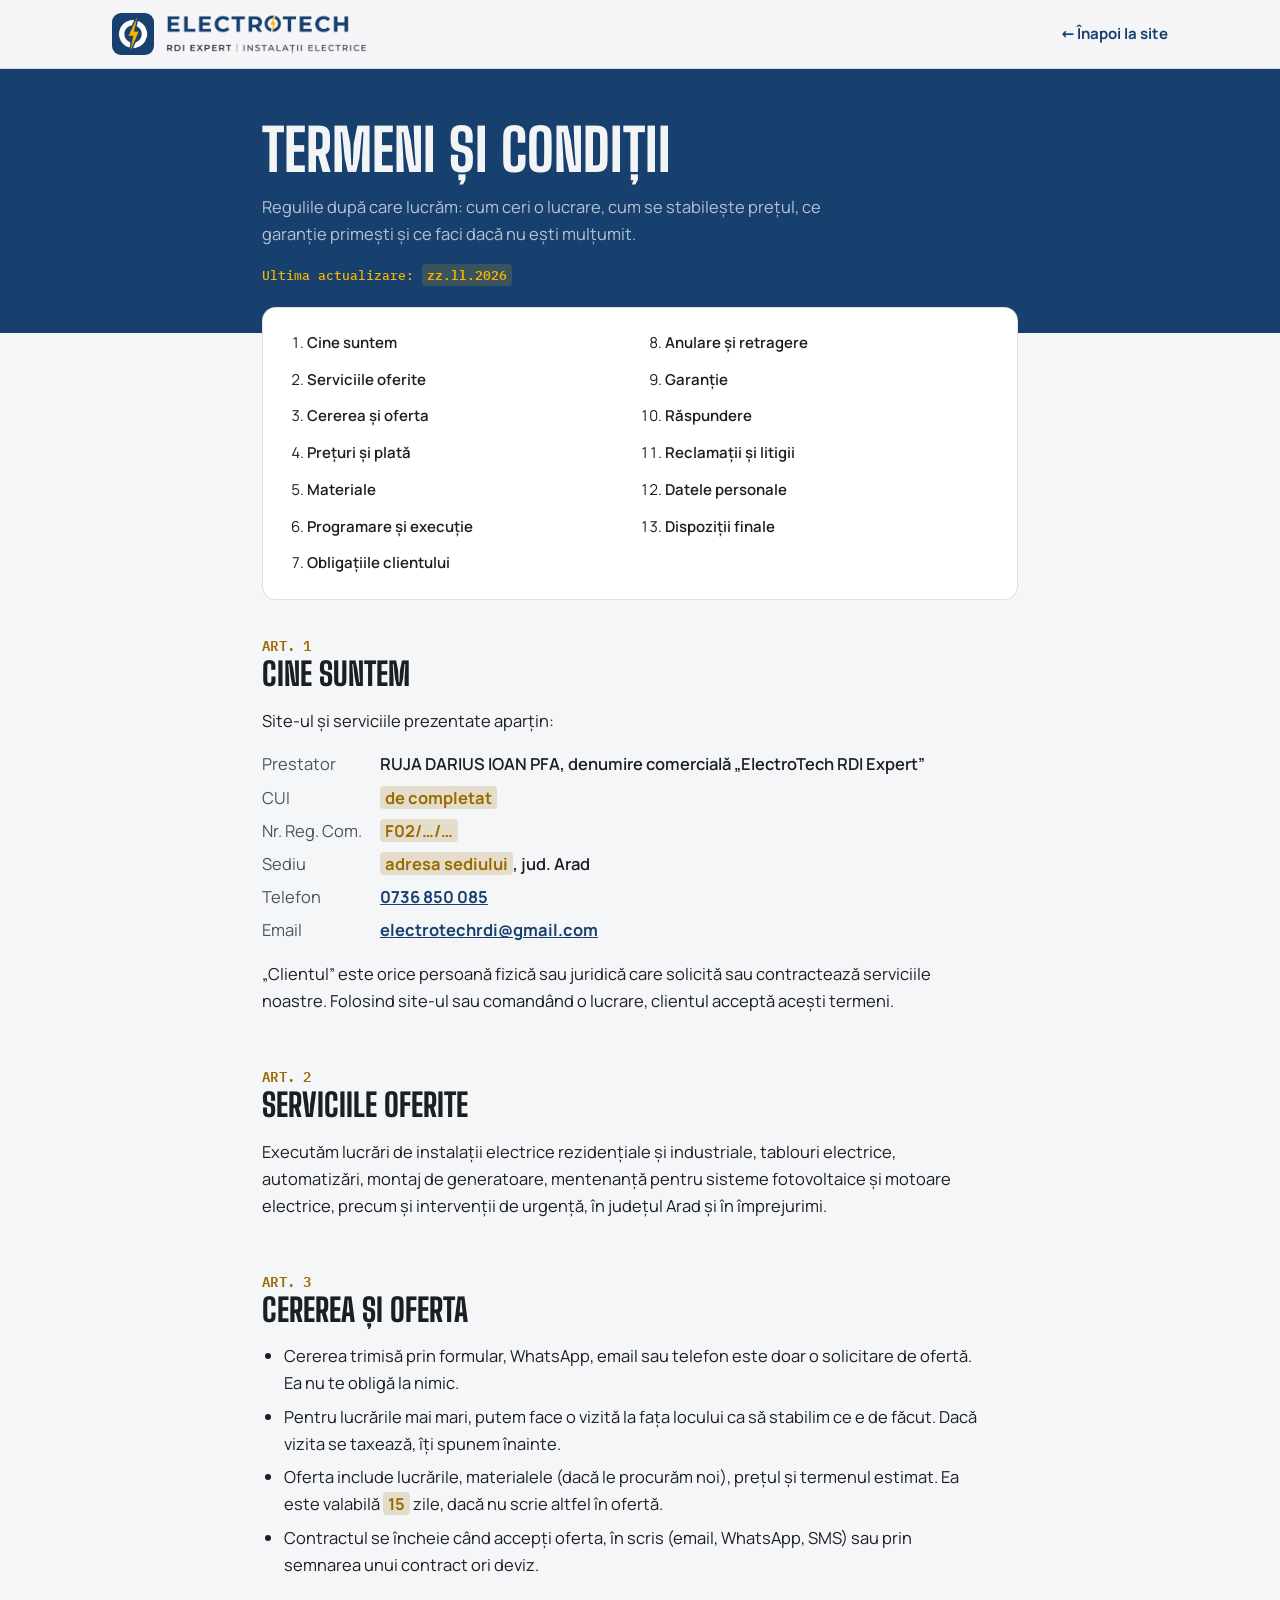
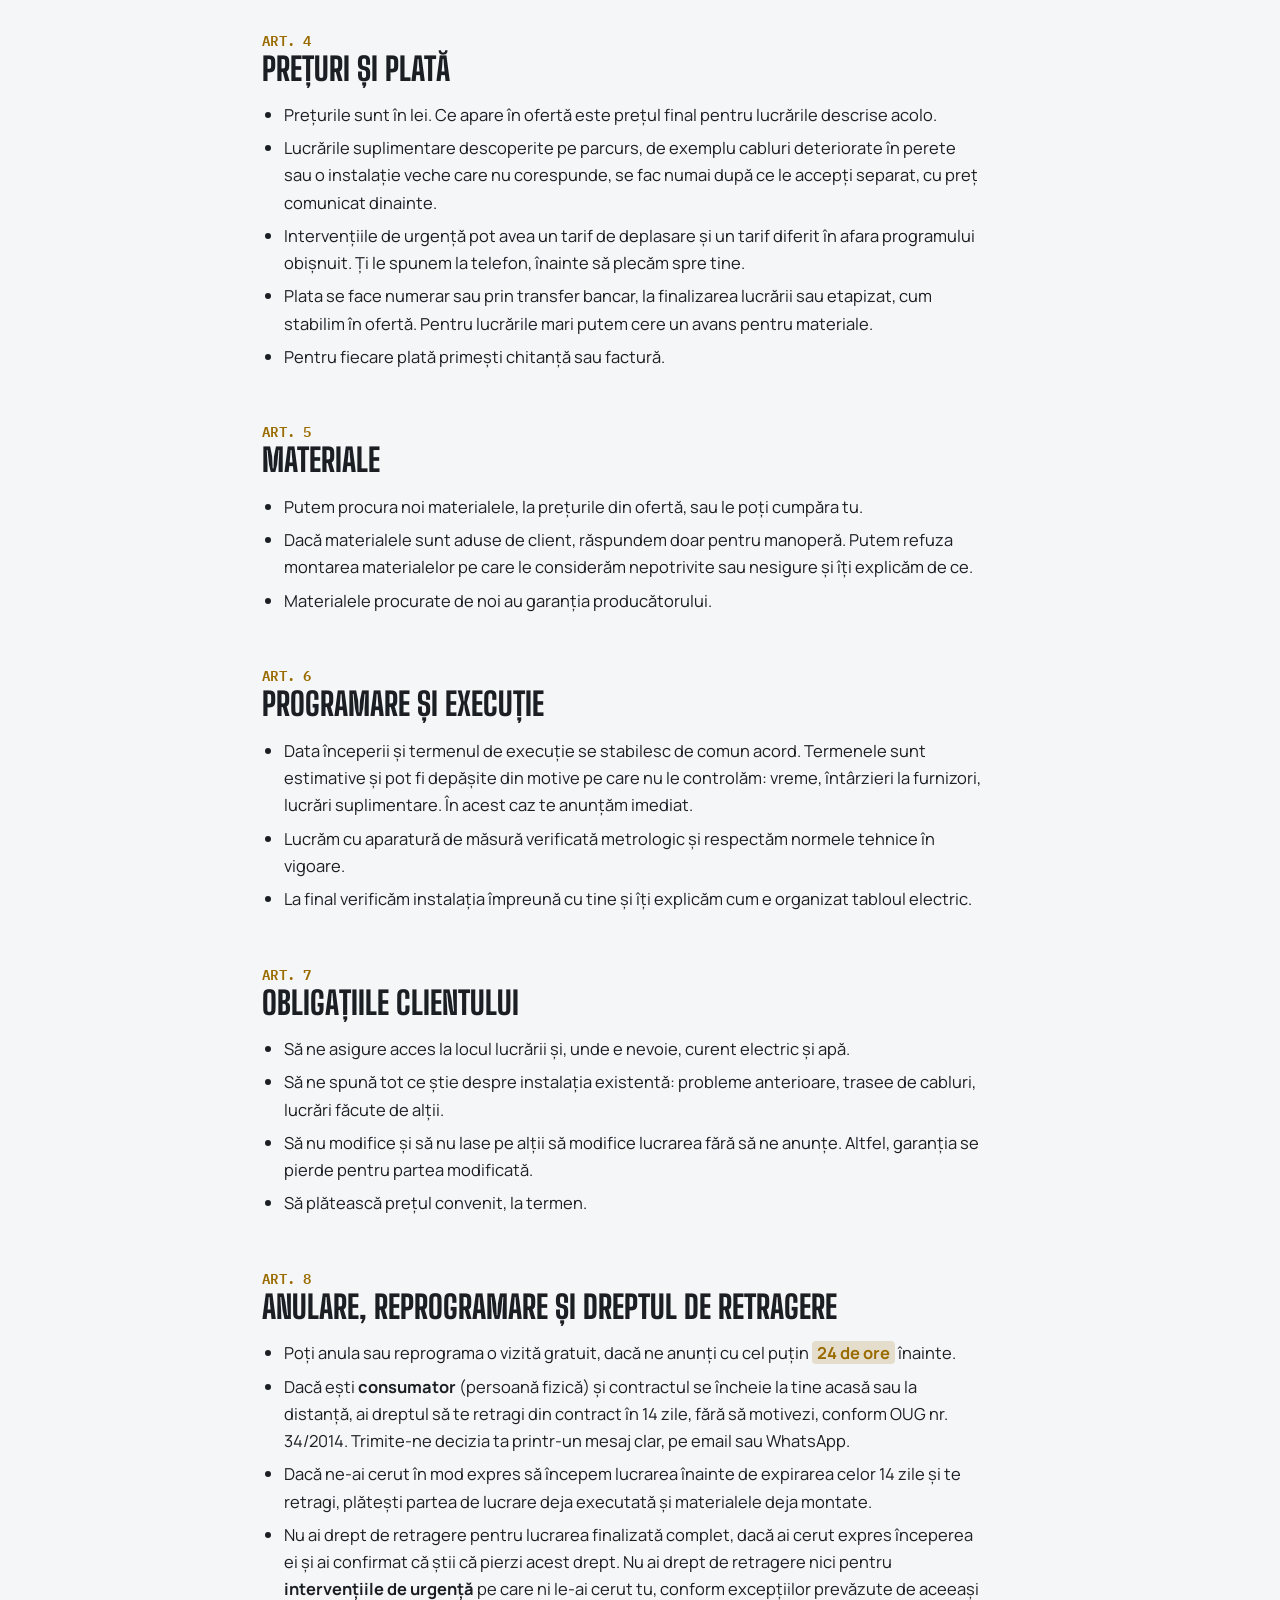
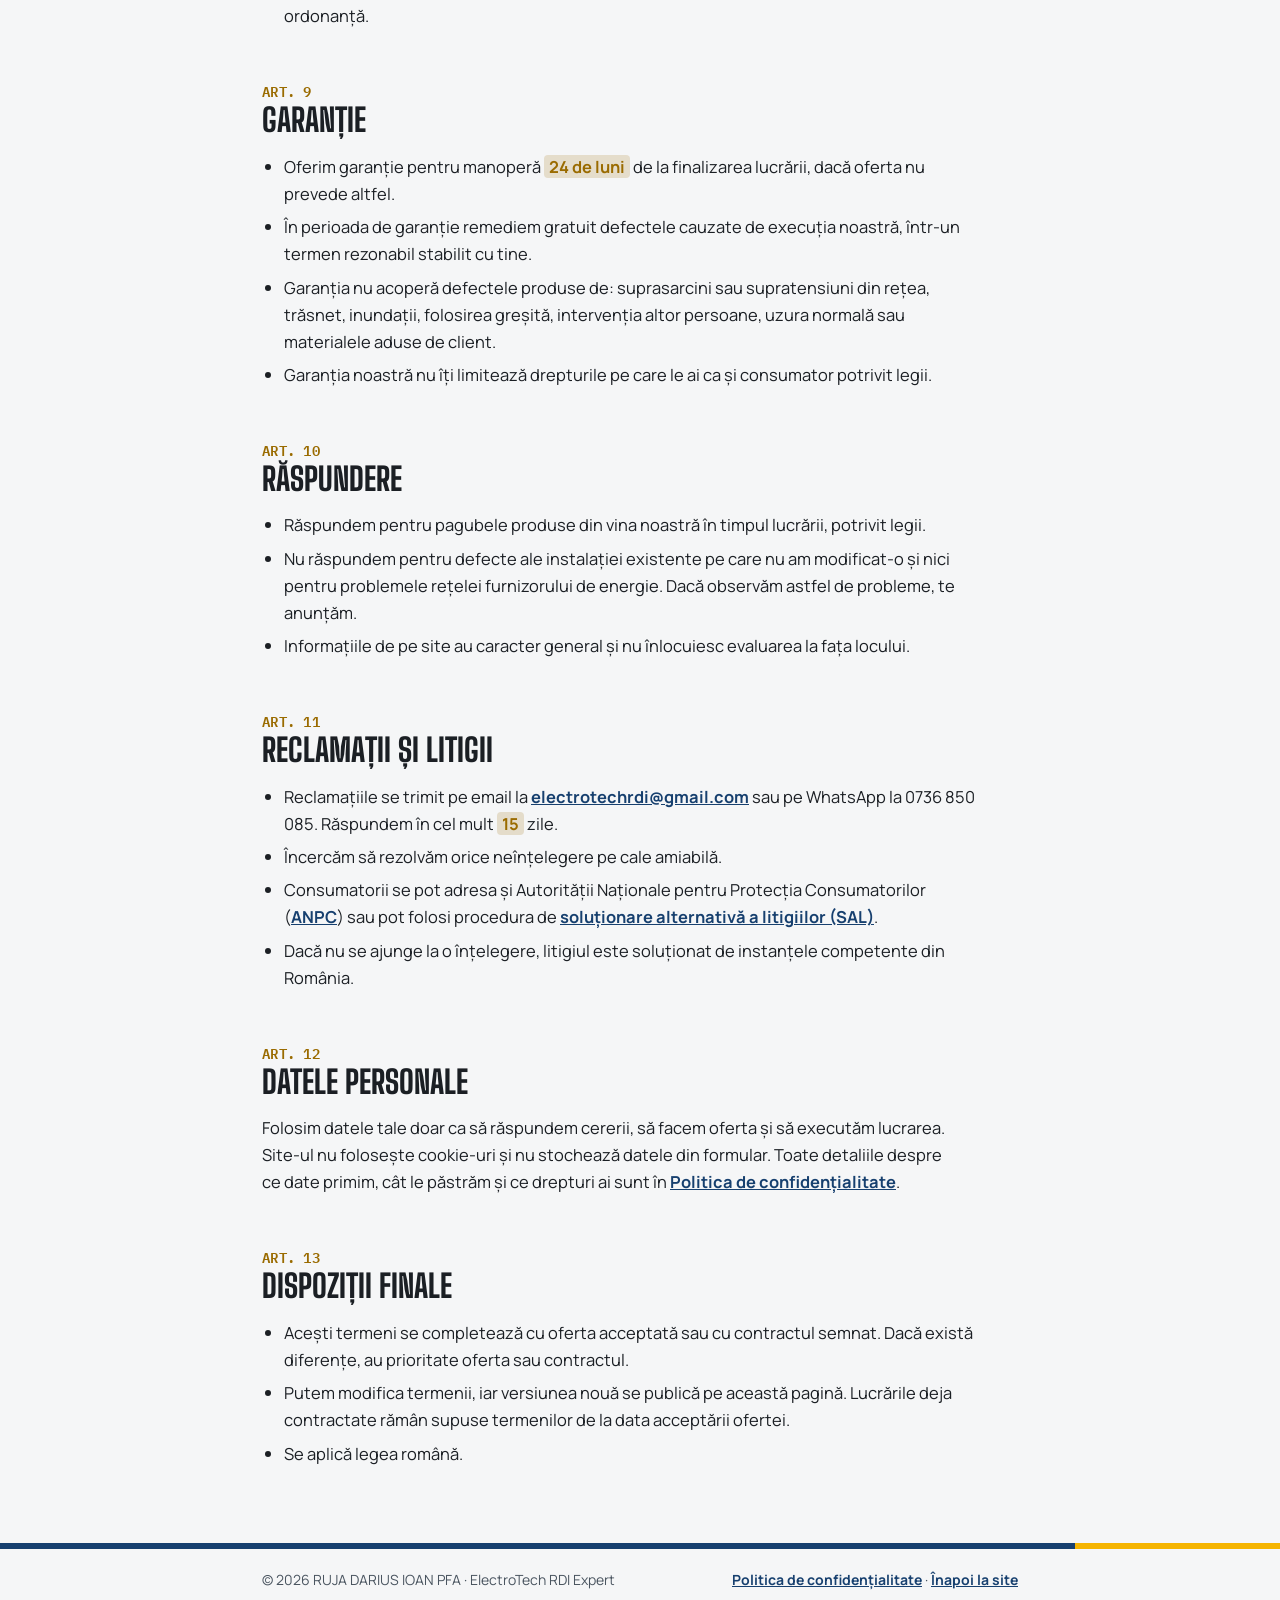
==== commit f355238a: "Add files via upload" ====
--- a/termeni.html
+++ b/termeni.html
@@ -148,9 +148,6 @@
   <section id="servicii">
     <h2><span class="n">Art. 2</span>Serviciile oferite</h2>
     <p>Executăm lucrări de instalații electrice rezidențiale și industriale, tablouri electrice, automatizări, montaj de generatoare, mentenanță pentru sisteme fotovoltaice și motoare electrice, precum și intervenții de urgență, în județul Arad și în împrejurimi.</p>
-    <div class="box">
-      Prestatorul este <strong>electrician calificat</strong> și <strong>nu deține autorizație ANRE</strong>. Nu executăm lucrări pentru care legea cere autorizare ANRE, cum ar fi lucrările ce necesită avizul sau recepția operatorului de distribuție și emiterea buletinelor oficiale de verificare. Pentru acestea, îți spunem din timp și te îndrumăm către un electrician sau o firmă autorizată.
-    </div>
   </section>
 
   <section id="cerere">
@@ -197,7 +194,7 @@
     <ul>
       <li>Să ne asigure acces la locul lucrării și, unde e nevoie, curent electric și apă.</li>
       <li>Să ne spună tot ce știe despre instalația existentă: probleme anterioare, trasee de cabluri, lucrări făcute de alții.</li>
-      <li>Să nu modifice și să nu lase alte persoane să modifice lucrarea fără să ne anunțe. Altfel, garanția se pierde pentru partea modificată.</li>
+      <li>Să nu modifice și să nu lase pe alții să modifice lucrarea fără să ne anunțe. Altfel, garanția se pierde pentru partea modificată.</li>
       <li>Să plătească prețul convenit, la termen.</li>
     </ul>
   </section>
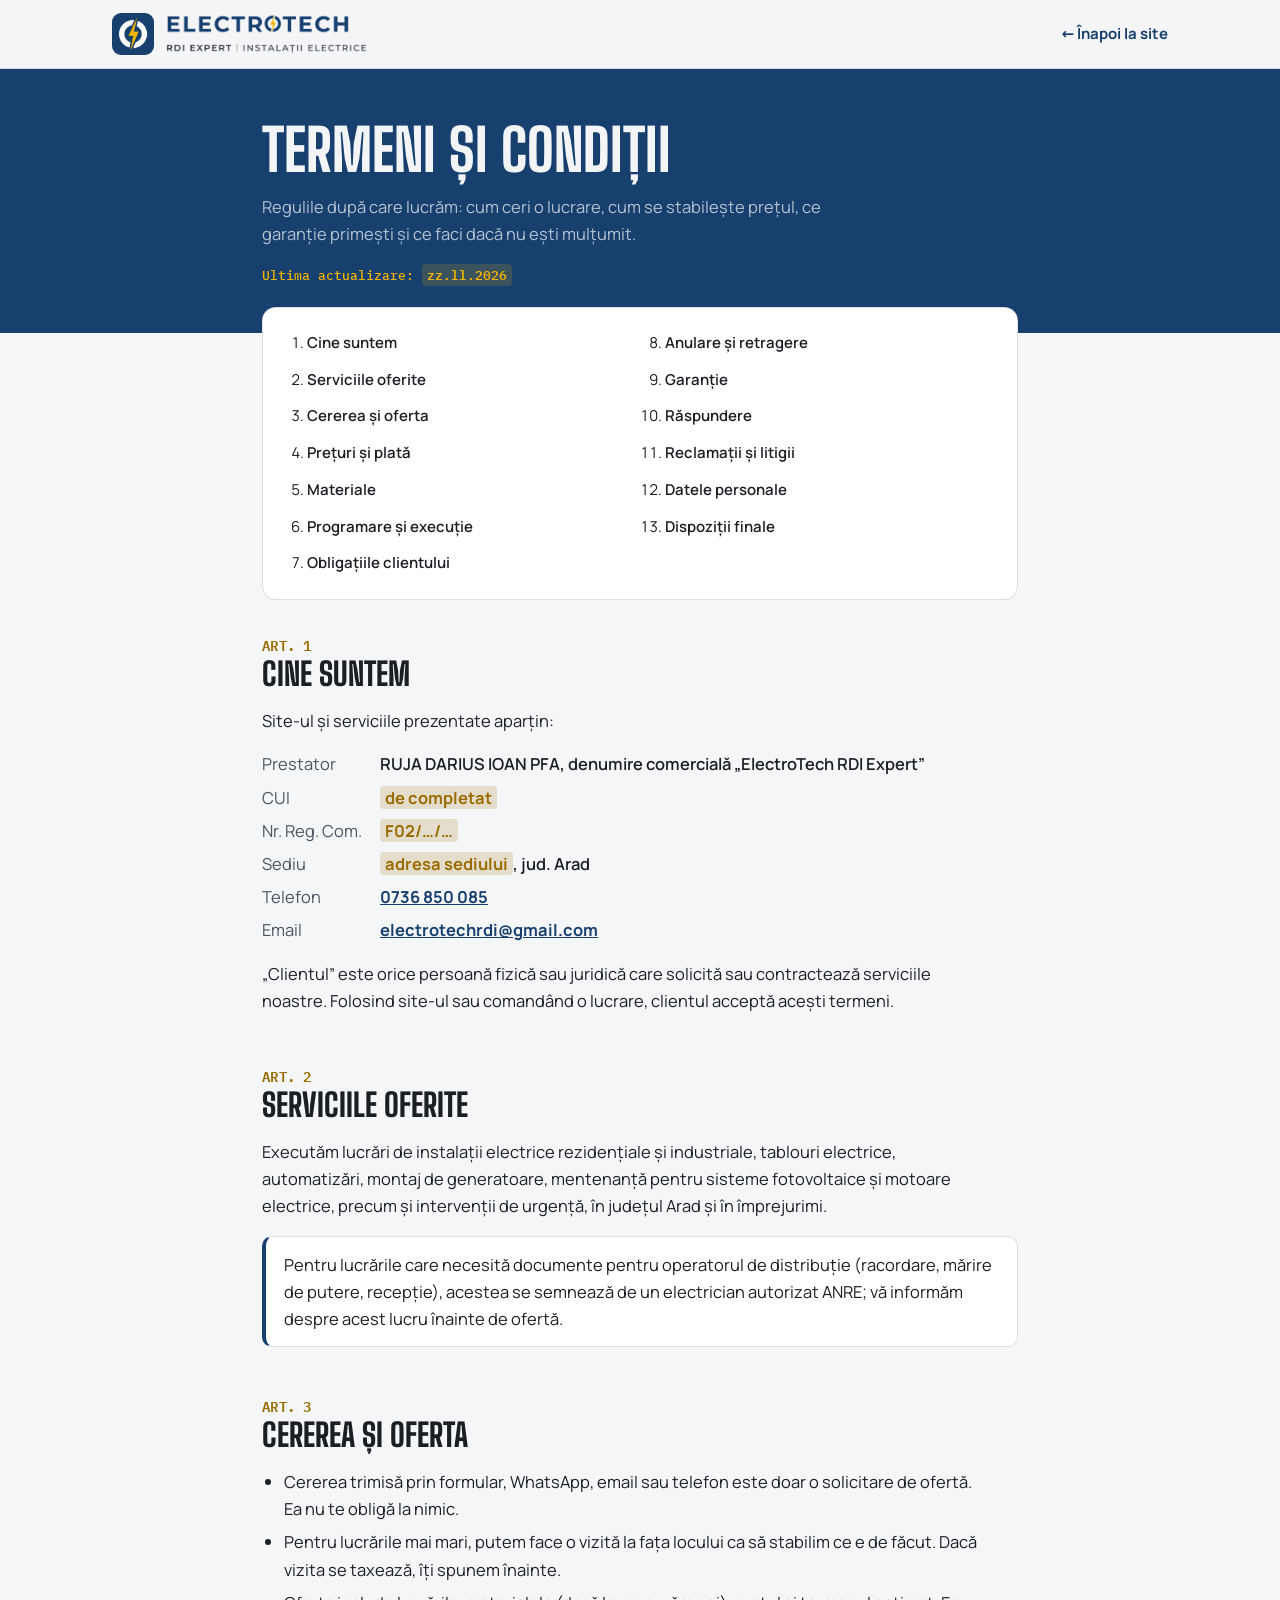
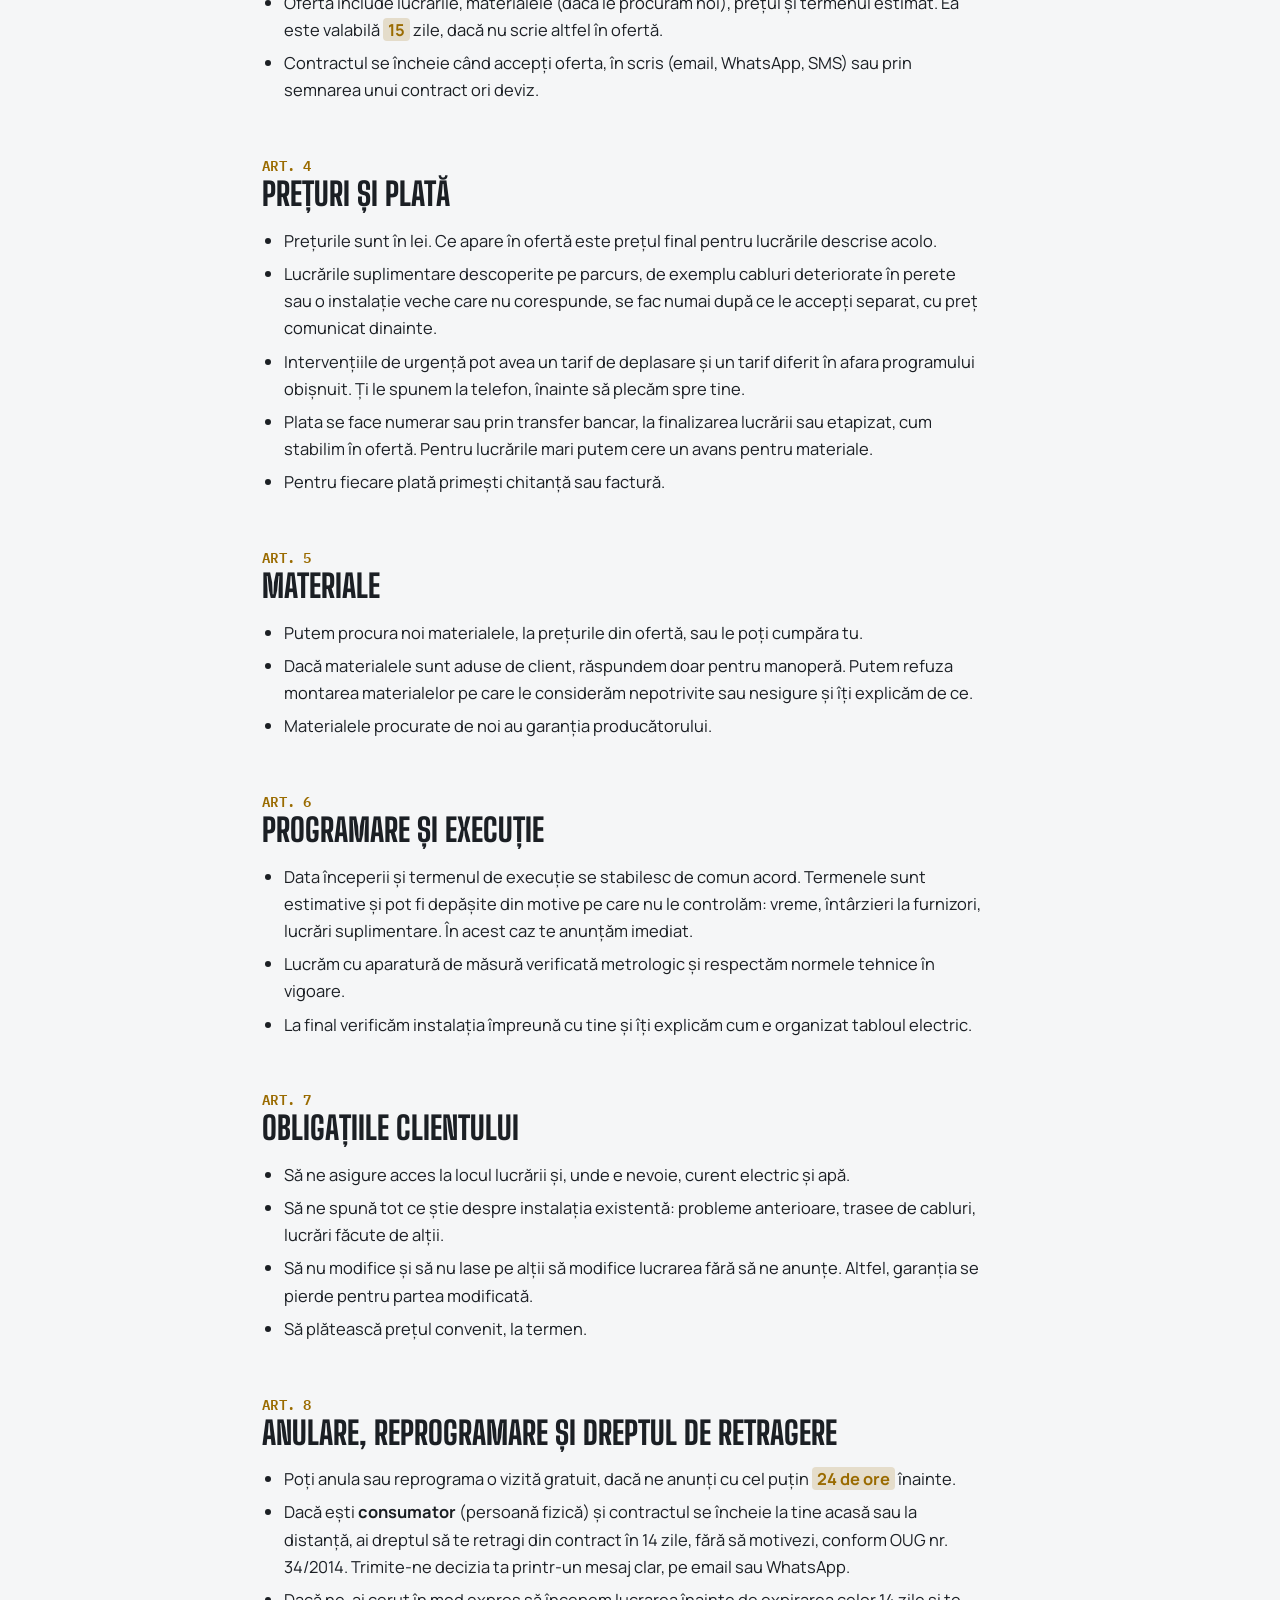
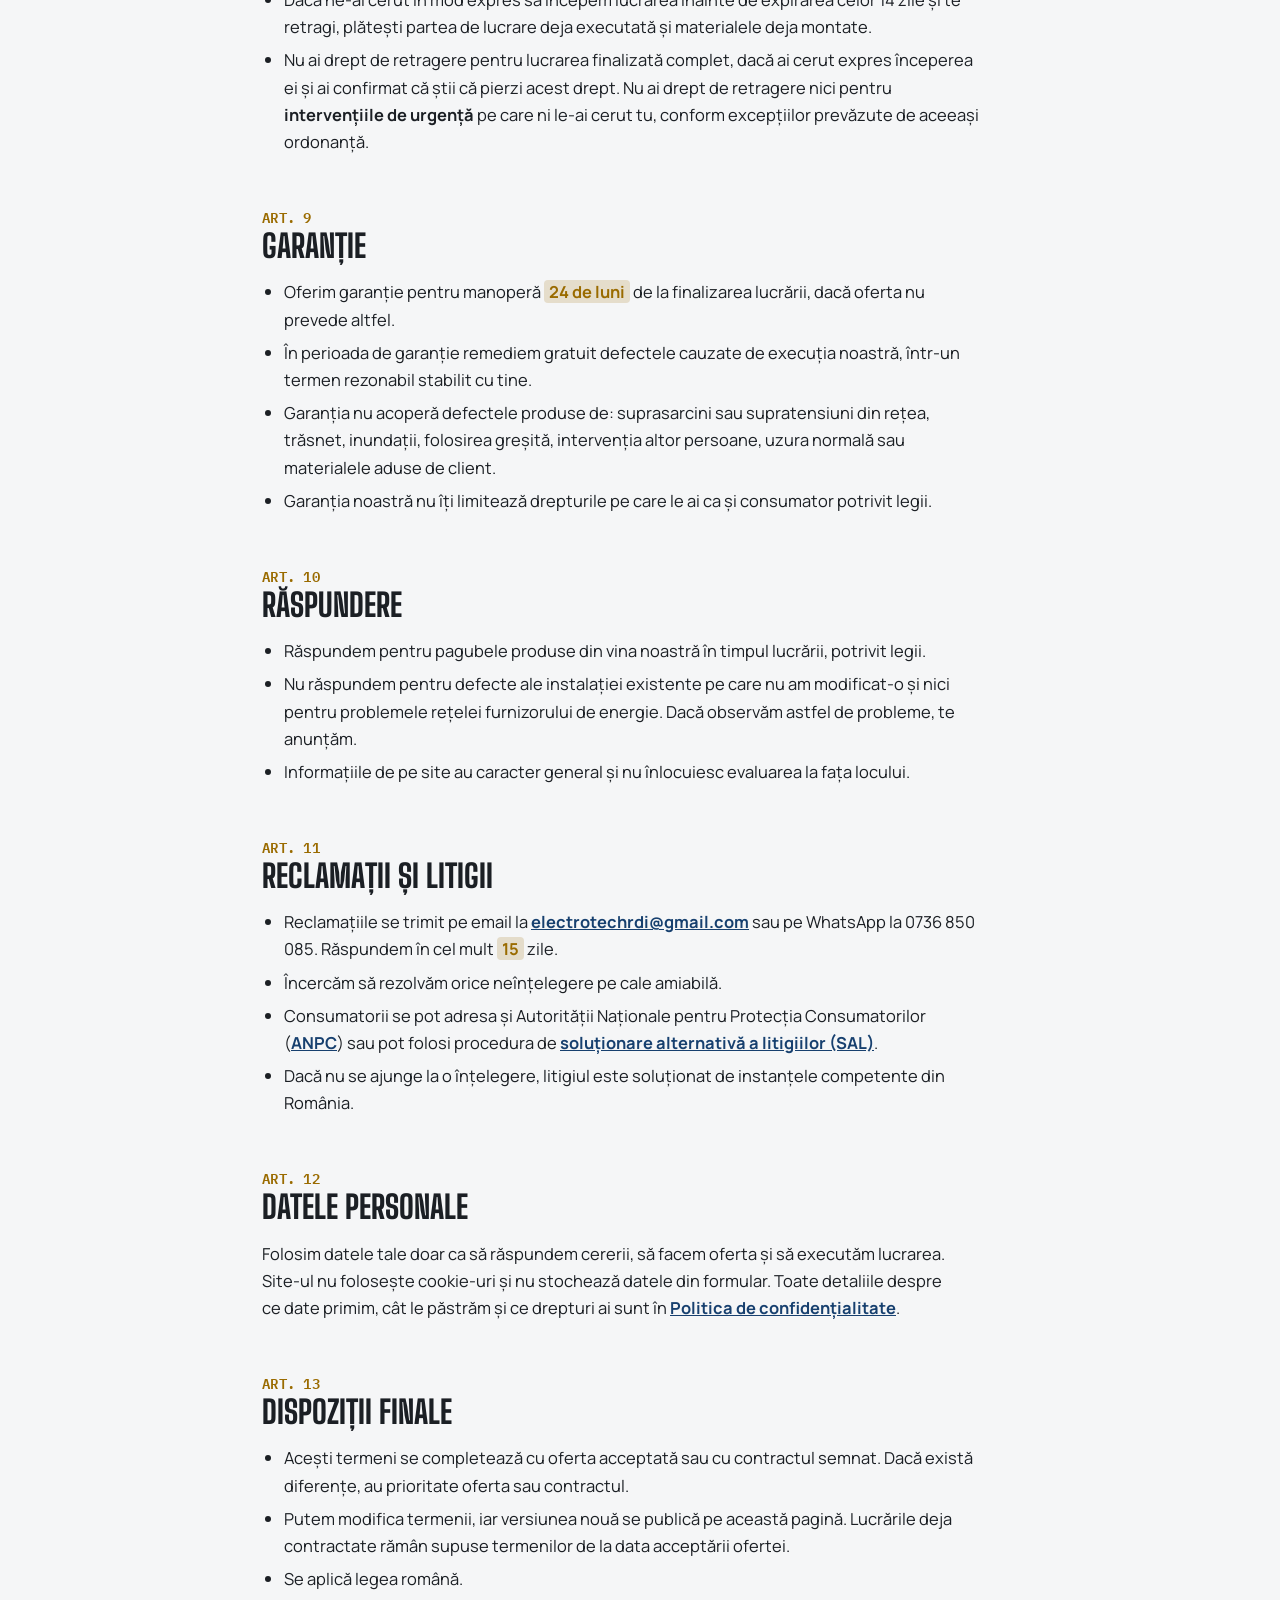
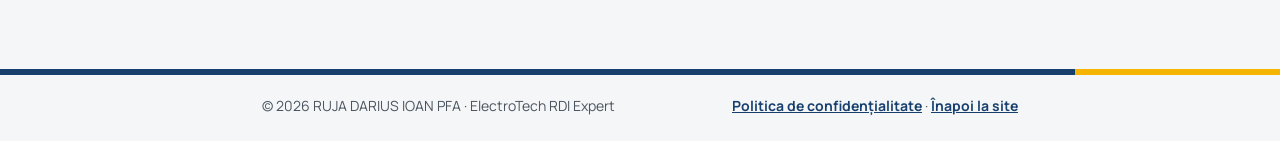
==== commit 39a05849: "Add files via upload" ====
--- a/termeni.html
+++ b/termeni.html
@@ -148,6 +148,7 @@
   <section id="servicii">
     <h2><span class="n">Art. 2</span>Serviciile oferite</h2>
     <p>Executăm lucrări de instalații electrice rezidențiale și industriale, tablouri electrice, automatizări, montaj de generatoare, mentenanță pentru sisteme fotovoltaice și motoare electrice, precum și intervenții de urgență, în județul Arad și în împrejurimi.</p>
+    <div class="box">Pentru lucrările care necesită documente pentru operatorul de distribuție (racordare, mărire de putere, recepție), acestea se semnează de un electrician autorizat ANRE; vă informăm despre acest lucru înainte de ofertă.</div>
   </section>
 
   <section id="cerere">
